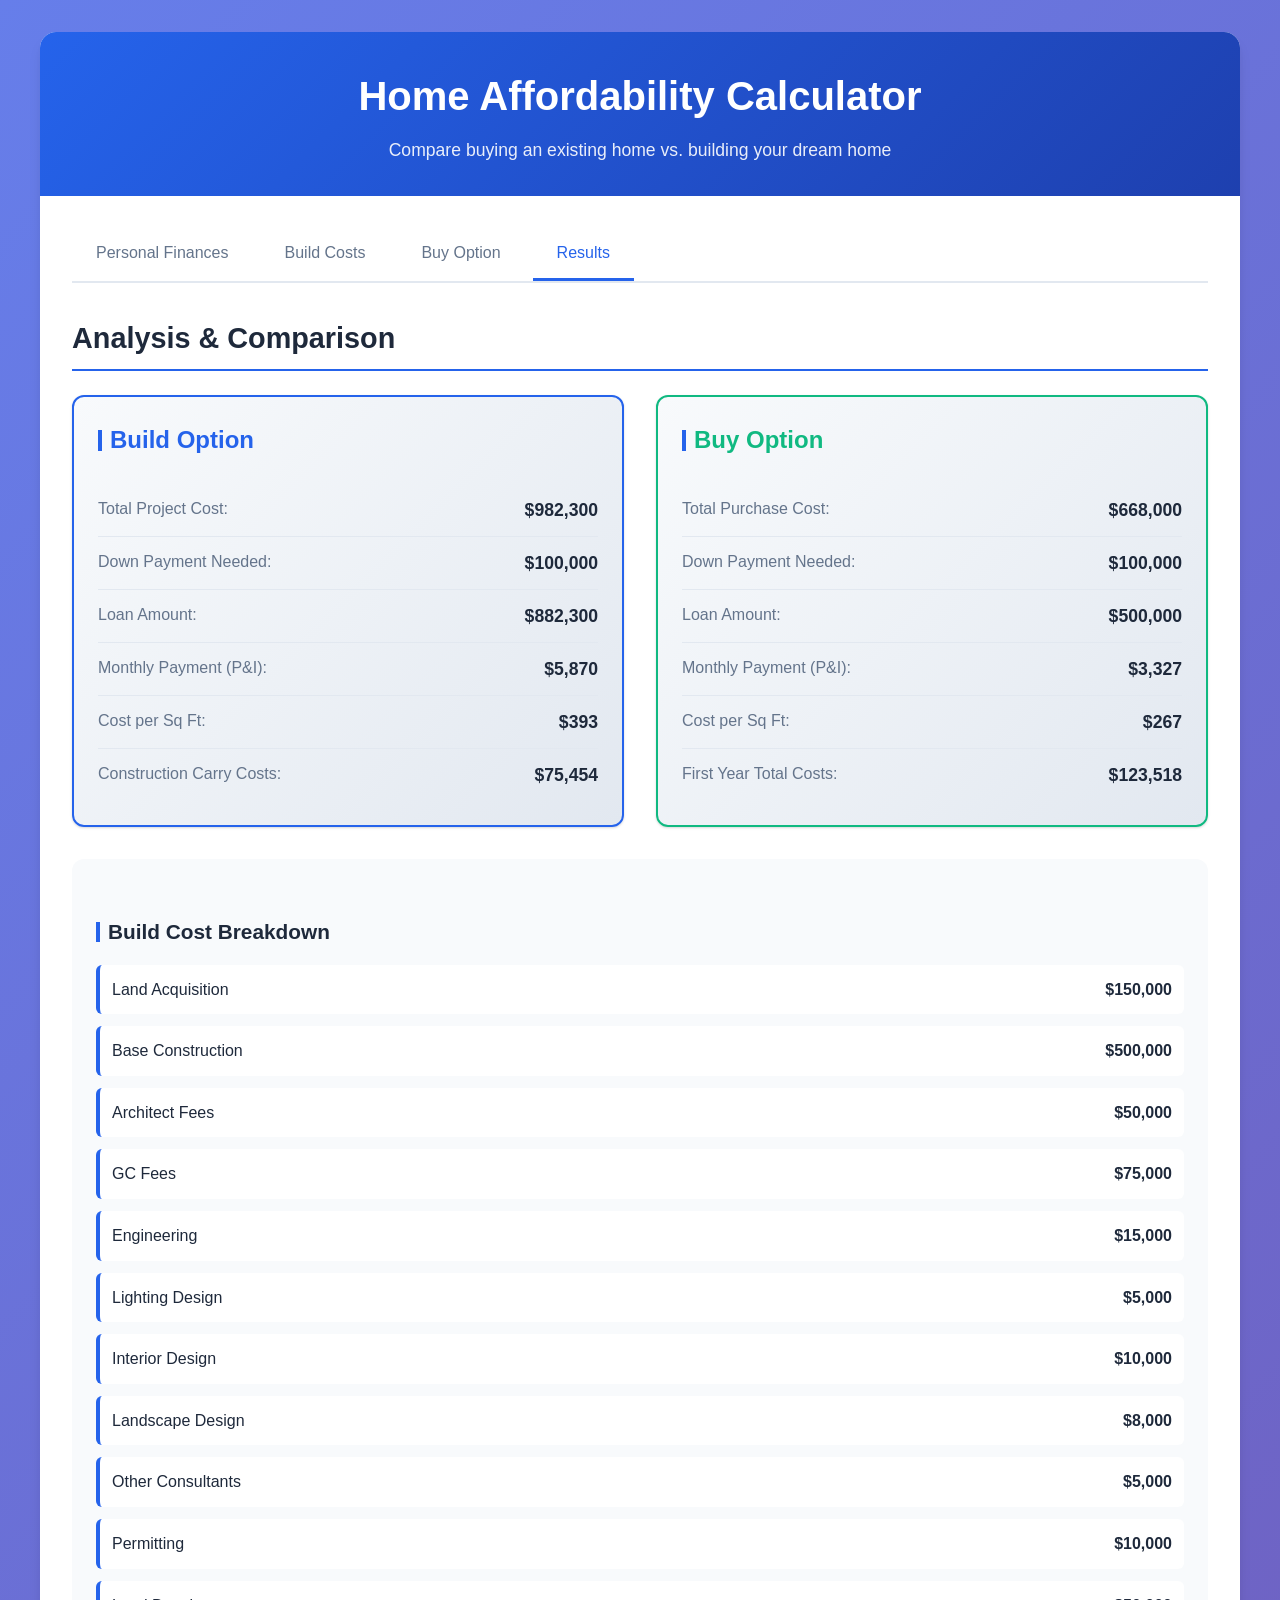
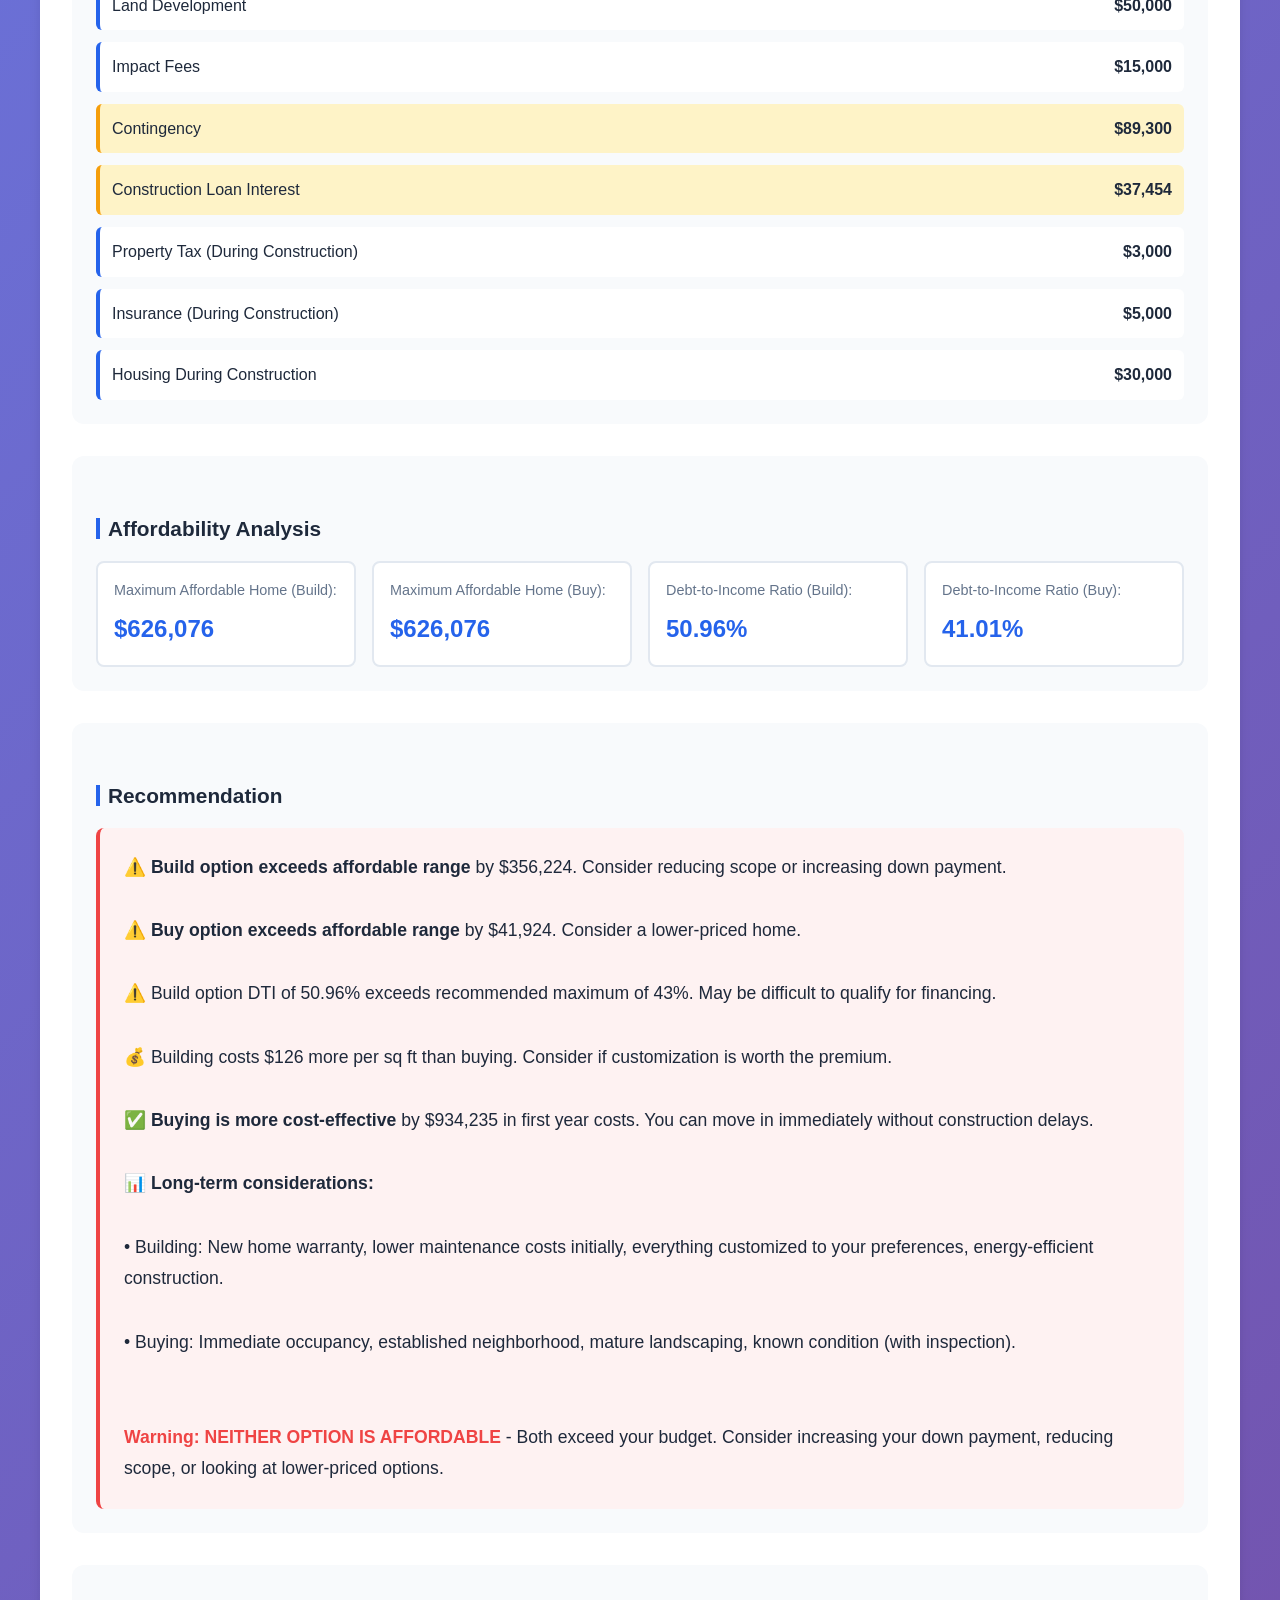
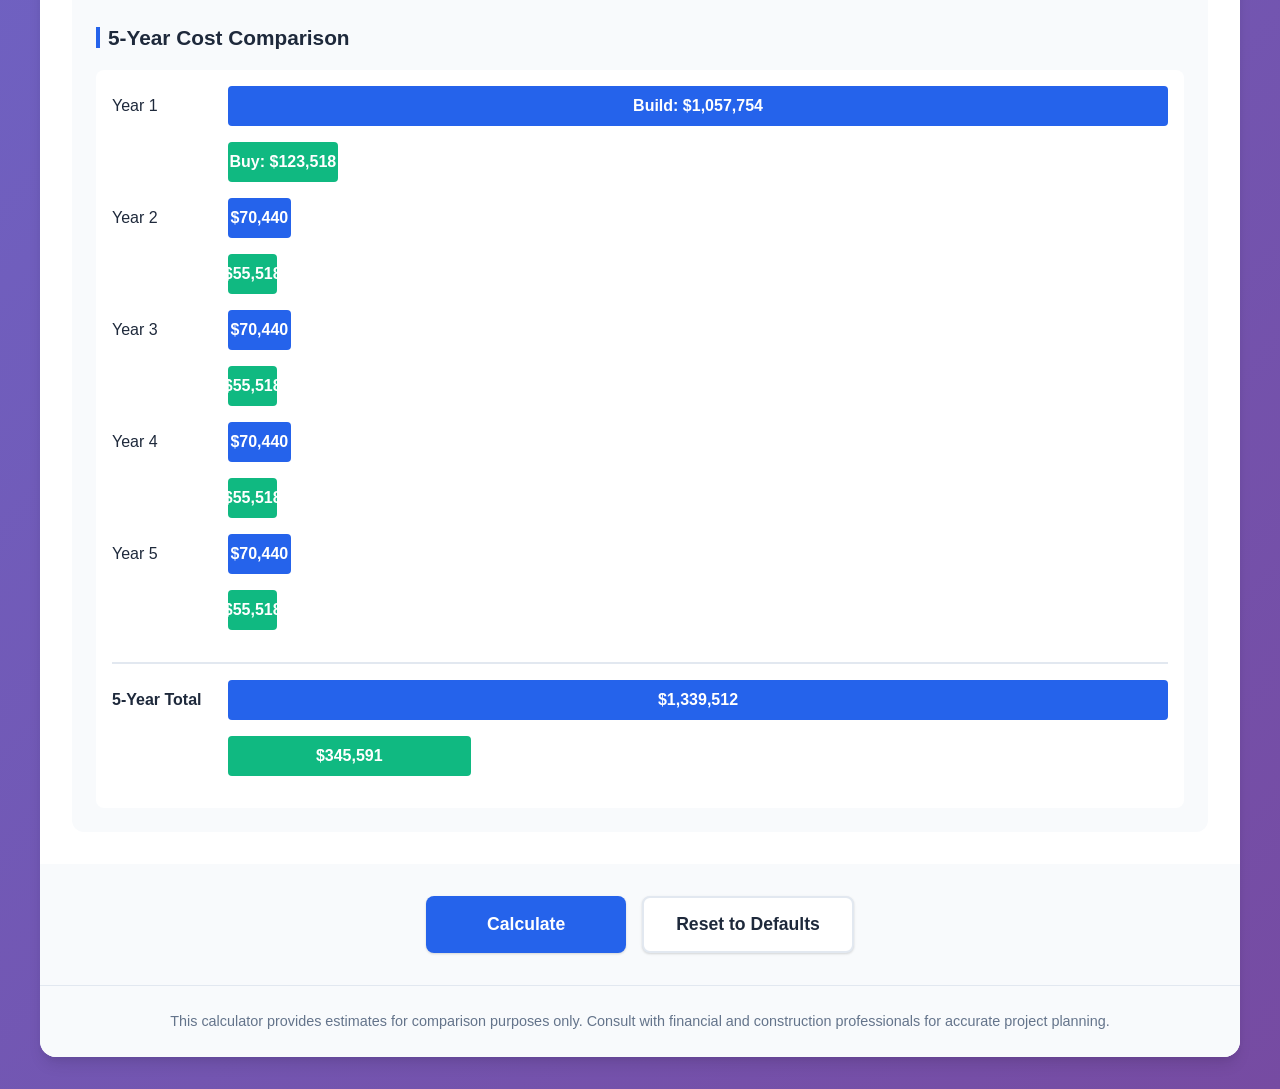
==== index.html @ 8a3dee51 "Add interactive home affordability calculator with buy vs build comparison Created a comprehensive w" ====
<!DOCTYPE html>
<html lang="en">
<head>
    <meta charset="UTF-8">
    <meta name="viewport" content="width=device-width, initial-scale=1.0">
    <title>Home Affordability Calculator - Buy vs Build</title>
    <link rel="stylesheet" href="styles.css">
</head>
<body>
    <div class="container">
        <header>
            <h1>Home Affordability Calculator</h1>
            <p class="subtitle">Compare buying an existing home vs. building your dream home</p>
        </header>

        <div class="calculator-wrapper">
            <!-- Tab Navigation -->
            <div class="tabs">
                <button class="tab active" onclick="switchTab('personal')">Personal Finances</button>
                <button class="tab" onclick="switchTab('build')">Build Costs</button>
                <button class="tab" onclick="switchTab('buy')">Buy Option</button>
                <button class="tab" onclick="switchTab('results')">Results</button>
            </div>

            <!-- Personal Finances Tab -->
            <div id="personal-tab" class="tab-content active">
                <h2>Your Financial Profile</h2>
                <div class="form-grid">
                    <div class="form-group">
                        <label for="annual-income">Annual Household Income</label>
                        <input type="number" id="annual-income" value="150000" min="0" step="1000">
                    </div>
                    <div class="form-group">
                        <label for="down-payment">Available Down Payment</label>
                        <input type="number" id="down-payment" value="100000" min="0" step="1000">
                    </div>
                    <div class="form-group">
                        <label for="monthly-debts">Monthly Debt Payments</label>
                        <input type="number" id="monthly-debts" value="500" min="0" step="50">
                    </div>
                    <div class="form-group">
                        <label for="credit-score">Credit Score</label>
                        <select id="credit-score">
                            <option value="760">Excellent (760+)</option>
                            <option value="700">Good (700-759)</option>
                            <option value="660">Fair (660-699)</option>
                            <option value="620">Poor (620-659)</option>
                        </select>
                    </div>
                    <div class="form-group">
                        <label for="interest-rate">Mortgage Interest Rate (%)</label>
                        <input type="number" id="interest-rate" value="7.0" min="0" max="20" step="0.125">
                    </div>
                    <div class="form-group">
                        <label for="loan-term">Loan Term (years)</label>
                        <select id="loan-term">
                            <option value="15">15 years</option>
                            <option value="30" selected>30 years</option>
                        </select>
                    </div>
                </div>
            </div>

            <!-- Build Costs Tab -->
            <div id="build-tab" class="tab-content">
                <h2>Building Cost Details</h2>

                <h3>Land Acquisition</h3>
                <div class="form-grid">
                    <div class="form-group">
                        <label for="land-cost">Land Purchase Price</label>
                        <input type="number" id="land-cost" value="150000" min="0" step="5000">
                    </div>
                    <div class="form-group">
                        <label for="land-down-payment">Land Down Payment (%)</label>
                        <input type="number" id="land-down-payment" value="20" min="0" max="100" step="5">
                    </div>
                    <div class="form-group">
                        <label for="land-loan-rate">Land Loan Interest Rate (%)</label>
                        <input type="number" id="land-loan-rate" value="8.0" min="0" max="20" step="0.125">
                    </div>
                </div>

                <h3>Construction Costs</h3>
                <div class="form-grid">
                    <div class="form-group">
                        <label for="home-size">Home Size (sq ft)</label>
                        <input type="number" id="home-size" value="2500" min="500" step="100">
                    </div>
                    <div class="form-group">
                        <label for="cost-per-sqft">Cost per Sq Ft</label>
                        <input type="number" id="cost-per-sqft" value="200" min="50" step="10">
                    </div>
                    <div class="form-group">
                        <label for="construction-loan-rate">Construction Loan Rate (%)</label>
                        <input type="number" id="construction-loan-rate" value="9.0" min="0" max="20" step="0.125">
                    </div>
                    <div class="form-group">
                        <label for="construction-months">Construction Timeline (months)</label>
                        <input type="number" id="construction-months" value="12" min="1" max="36" step="1">
                    </div>
                </div>

                <h3>Professional Fees & Soft Costs</h3>
                <div class="form-grid">
                    <div class="form-group">
                        <label for="architect-fee">Architect Fee (% of construction)</label>
                        <input type="number" id="architect-fee" value="10" min="0" max="20" step="0.5">
                    </div>
                    <div class="form-group">
                        <label for="engineering-fee">Engineering Fees</label>
                        <input type="number" id="engineering-fee" value="15000" min="0" step="1000">
                    </div>
                    <div class="form-group">
                        <label for="lighting-design">Lighting Design</label>
                        <input type="number" id="lighting-design" value="5000" min="0" step="500">
                    </div>
                    <div class="form-group">
                        <label for="interior-design">Interior Design</label>
                        <input type="number" id="interior-design" value="10000" min="0" step="1000">
                    </div>
                    <div class="form-group">
                        <label for="landscape-design">Landscape Design</label>
                        <input type="number" id="landscape-design" value="8000" min="0" step="1000">
                    </div>
                    <div class="form-group">
                        <label for="other-consultants">Other Consultants</label>
                        <input type="number" id="other-consultants" value="5000" min="0" step="1000">
                    </div>
                </div>

                <h3>Permitting & Development</h3>
                <div class="form-grid">
                    <div class="form-group">
                        <label for="permitting-costs">Permitting & Approvals</label>
                        <input type="number" id="permitting-costs" value="10000" min="0" step="1000">
                    </div>
                    <div class="form-group">
                        <label for="land-development">Land Development Costs</label>
                        <input type="number" id="land-development" value="50000" min="0" step="5000">
                        <small>Grading, utilities, driveway, etc.</small>
                    </div>
                    <div class="form-group">
                        <label for="impact-fees">Impact Fees</label>
                        <input type="number" id="impact-fees" value="15000" min="0" step="1000">
                    </div>
                </div>

                <h3>General Contractor & Contingency</h3>
                <div class="form-grid">
                    <div class="form-group">
                        <label for="gc-fee">GC Fee (% of construction)</label>
                        <input type="number" id="gc-fee" value="15" min="0" max="30" step="1">
                    </div>
                    <div class="form-group">
                        <label for="contingency">Contingency (% of total)</label>
                        <input type="number" id="contingency" value="10" min="0" max="25" step="1">
                    </div>
                </div>

                <h3>Carry Costs During Construction</h3>
                <div class="form-grid">
                    <div class="form-group">
                        <label for="property-taxes-annual">Annual Property Tax (land)</label>
                        <input type="number" id="property-taxes-annual" value="3000" min="0" step="100">
                    </div>
                    <div class="form-group">
                        <label for="insurance-during">Insurance During Construction</label>
                        <input type="number" id="insurance-during" value="5000" min="0" step="500">
                    </div>
                    <div class="form-group">
                        <label for="current-rent">Current Monthly Rent/Housing</label>
                        <input type="number" id="current-rent" value="2500" min="0" step="100">
                    </div>
                </div>
            </div>

            <!-- Buy Option Tab -->
            <div id="buy-tab" class="tab-content">
                <h2>Buying an Existing Home</h2>
                <div class="form-grid">
                    <div class="form-group">
                        <label for="buy-price">Purchase Price</label>
                        <input type="number" id="buy-price" value="600000" min="0" step="10000">
                    </div>
                    <div class="form-group">
                        <label for="buy-size">Home Size (sq ft)</label>
                        <input type="number" id="buy-size" value="2500" min="500" step="100">
                    </div>
                    <div class="form-group">
                        <label for="closing-costs">Closing Costs (%)</label>
                        <input type="number" id="closing-costs" value="3" min="0" max="10" step="0.5">
                    </div>
                    <div class="form-group">
                        <label for="renovation-costs">Immediate Renovation Costs</label>
                        <input type="number" id="renovation-costs" value="50000" min="0" step="5000">
                    </div>
                    <div class="form-group">
                        <label for="buy-property-tax-rate">Annual Property Tax Rate (%)</label>
                        <input type="number" id="buy-property-tax-rate" value="1.2" min="0" max="5" step="0.1">
                    </div>
                    <div class="form-group">
                        <label for="buy-insurance-annual">Annual Insurance</label>
                        <input type="number" id="buy-insurance-annual" value="2400" min="0" step="100">
                    </div>
                    <div class="form-group">
                        <label for="buy-hoa">Monthly HOA Fees</label>
                        <input type="number" id="buy-hoa" value="0" min="0" step="50">
                    </div>
                    <div class="form-group">
                        <label for="buy-maintenance">Annual Maintenance (% of value)</label>
                        <input type="number" id="buy-maintenance" value="1" min="0" max="5" step="0.1">
                    </div>
                </div>
            </div>

            <!-- Results Tab -->
            <div id="results-tab" class="tab-content">
                <h2>Analysis & Comparison</h2>

                <div class="comparison-cards">
                    <div class="result-card build-card">
                        <h3>Build Option</h3>
                        <div class="result-item">
                            <span class="label">Total Project Cost:</span>
                            <span class="value" id="build-total-cost">$0</span>
                        </div>
                        <div class="result-item">
                            <span class="label">Down Payment Needed:</span>
                            <span class="value" id="build-down-needed">$0</span>
                        </div>
                        <div class="result-item">
                            <span class="label">Loan Amount:</span>
                            <span class="value" id="build-loan-amount">$0</span>
                        </div>
                        <div class="result-item">
                            <span class="label">Monthly Payment (P&I):</span>
                            <span class="value" id="build-monthly-pi">$0</span>
                        </div>
                        <div class="result-item">
                            <span class="label">Cost per Sq Ft:</span>
                            <span class="value" id="build-cost-sqft">$0</span>
                        </div>
                        <div class="result-item">
                            <span class="label">Construction Carry Costs:</span>
                            <span class="value" id="build-carry-costs">$0</span>
                        </div>
                    </div>

                    <div class="result-card buy-card">
                        <h3>Buy Option</h3>
                        <div class="result-item">
                            <span class="label">Total Purchase Cost:</span>
                            <span class="value" id="buy-total-cost">$0</span>
                        </div>
                        <div class="result-item">
                            <span class="label">Down Payment Needed:</span>
                            <span class="value" id="buy-down-needed">$0</span>
                        </div>
                        <div class="result-item">
                            <span class="label">Loan Amount:</span>
                            <span class="value" id="buy-loan-amount">$0</span>
                        </div>
                        <div class="result-item">
                            <span class="label">Monthly Payment (P&I):</span>
                            <span class="value" id="buy-monthly-pi">$0</span>
                        </div>
                        <div class="result-item">
                            <span class="label">Cost per Sq Ft:</span>
                            <span class="value" id="buy-cost-sqft">$0</span>
                        </div>
                        <div class="result-item">
                            <span class="label">First Year Total Costs:</span>
                            <span class="value" id="buy-first-year">$0</span>
                        </div>
                    </div>
                </div>

                <div class="breakdown-section">
                    <h3>Build Cost Breakdown</h3>
                    <div id="build-breakdown"></div>
                </div>

                <div class="affordability-section">
                    <h3>Affordability Analysis</h3>
                    <div class="affordability-grid">
                        <div class="affordability-item">
                            <span class="label">Maximum Affordable Home (Build):</span>
                            <span class="value" id="max-affordable-build">$0</span>
                        </div>
                        <div class="affordability-item">
                            <span class="label">Maximum Affordable Home (Buy):</span>
                            <span class="value" id="max-affordable-buy">$0</span>
                        </div>
                        <div class="affordability-item">
                            <span class="label">Debt-to-Income Ratio (Build):</span>
                            <span class="value" id="dti-build">0%</span>
                        </div>
                        <div class="affordability-item">
                            <span class="label">Debt-to-Income Ratio (Buy):</span>
                            <span class="value" id="dti-buy">0%</span>
                        </div>
                    </div>
                </div>

                <div class="recommendation-section">
                    <h3>Recommendation</h3>
                    <div id="recommendation" class="recommendation-box"></div>
                </div>

                <div class="timeline-section">
                    <h3>5-Year Cost Comparison</h3>
                    <div id="timeline-chart"></div>
                </div>
            </div>
        </div>

        <div class="action-buttons">
            <button class="btn btn-calculate" onclick="calculate()">Calculate</button>
            <button class="btn btn-reset" onclick="resetForm()">Reset to Defaults</button>
        </div>

        <footer>
            <p>This calculator provides estimates for comparison purposes only. Consult with financial and construction professionals for accurate project planning.</p>
        </footer>
    </div>

    <script src="calculator.js"></script>
</body>
</html>
---- styles.css ----
* {
    margin: 0;
    padding: 0;
    box-sizing: border-box;
}

:root {
    --primary-color: #2563eb;
    --secondary-color: #1e40af;
    --success-color: #10b981;
    --warning-color: #f59e0b;
    --danger-color: #ef4444;
    --bg-color: #f8fafc;
    --card-bg: #ffffff;
    --text-primary: #1e293b;
    --text-secondary: #64748b;
    --border-color: #e2e8f0;
    --shadow: 0 1px 3px 0 rgba(0, 0, 0, 0.1), 0 1px 2px 0 rgba(0, 0, 0, 0.06);
    --shadow-lg: 0 10px 15px -3px rgba(0, 0, 0, 0.1), 0 4px 6px -2px rgba(0, 0, 0, 0.05);
}

body {
    font-family: -apple-system, BlinkMacSystemFont, 'Segoe UI', Roboto, Oxygen, Ubuntu, Cantarell, sans-serif;
    background: linear-gradient(135deg, #667eea 0%, #764ba2 100%);
    color: var(--text-primary);
    line-height: 1.6;
    padding: 2rem 1rem;
    min-height: 100vh;
}

.container {
    max-width: 1200px;
    margin: 0 auto;
    background: var(--card-bg);
    border-radius: 16px;
    box-shadow: var(--shadow-lg);
    overflow: hidden;
}

header {
    background: linear-gradient(135deg, var(--primary-color), var(--secondary-color));
    color: white;
    padding: 2rem;
    text-align: center;
}

header h1 {
    font-size: 2.5rem;
    font-weight: 700;
    margin-bottom: 0.5rem;
}

.subtitle {
    font-size: 1.1rem;
    opacity: 0.9;
}

.calculator-wrapper {
    padding: 2rem;
}

/* Tabs */
.tabs {
    display: flex;
    gap: 0.5rem;
    margin-bottom: 2rem;
    border-bottom: 2px solid var(--border-color);
    overflow-x: auto;
}

.tab {
    padding: 1rem 1.5rem;
    background: transparent;
    border: none;
    border-bottom: 3px solid transparent;
    cursor: pointer;
    font-size: 1rem;
    font-weight: 500;
    color: var(--text-secondary);
    transition: all 0.3s ease;
    white-space: nowrap;
}

.tab:hover {
    color: var(--primary-color);
    background: rgba(37, 99, 235, 0.05);
}

.tab.active {
    color: var(--primary-color);
    border-bottom-color: var(--primary-color);
}

/* Tab Content */
.tab-content {
    display: none;
    animation: fadeIn 0.3s ease;
}

.tab-content.active {
    display: block;
}

@keyframes fadeIn {
    from {
        opacity: 0;
        transform: translateY(10px);
    }
    to {
        opacity: 1;
        transform: translateY(0);
    }
}

h2 {
    font-size: 1.8rem;
    color: var(--text-primary);
    margin-bottom: 1.5rem;
    border-bottom: 2px solid var(--primary-color);
    padding-bottom: 0.5rem;
}

h3 {
    font-size: 1.3rem;
    color: var(--text-primary);
    margin-top: 2rem;
    margin-bottom: 1rem;
    display: flex;
    align-items: center;
}

h3::before {
    content: '';
    width: 4px;
    height: 1.3rem;
    background: var(--primary-color);
    margin-right: 0.5rem;
}

/* Form Elements */
.form-grid {
    display: grid;
    grid-template-columns: repeat(auto-fit, minmax(280px, 1fr));
    gap: 1.5rem;
    margin-bottom: 2rem;
}

.form-group {
    display: flex;
    flex-direction: column;
}

.form-group label {
    font-weight: 500;
    margin-bottom: 0.5rem;
    color: var(--text-primary);
    font-size: 0.95rem;
}

.form-group small {
    font-size: 0.85rem;
    color: var(--text-secondary);
    margin-top: 0.25rem;
}

.form-group input,
.form-group select {
    padding: 0.75rem;
    border: 2px solid var(--border-color);
    border-radius: 8px;
    font-size: 1rem;
    transition: all 0.3s ease;
    background: white;
}

.form-group input:focus,
.form-group select:focus {
    outline: none;
    border-color: var(--primary-color);
    box-shadow: 0 0 0 3px rgba(37, 99, 235, 0.1);
}

/* Action Buttons */
.action-buttons {
    display: flex;
    gap: 1rem;
    padding: 2rem;
    justify-content: center;
    background: var(--bg-color);
}

.btn {
    padding: 1rem 2rem;
    font-size: 1.1rem;
    font-weight: 600;
    border: none;
    border-radius: 8px;
    cursor: pointer;
    transition: all 0.3s ease;
    box-shadow: var(--shadow);
}

.btn-calculate {
    background: var(--primary-color);
    color: white;
    min-width: 200px;
}

.btn-calculate:hover {
    background: var(--secondary-color);
    transform: translateY(-2px);
    box-shadow: var(--shadow-lg);
}

.btn-reset {
    background: white;
    color: var(--text-primary);
    border: 2px solid var(--border-color);
}

.btn-reset:hover {
    border-color: var(--text-secondary);
    transform: translateY(-2px);
}

/* Results */
.comparison-cards {
    display: grid;
    grid-template-columns: repeat(auto-fit, minmax(300px, 1fr));
    gap: 2rem;
    margin-bottom: 2rem;
}

.result-card {
    background: linear-gradient(135deg, #f8fafc 0%, #e2e8f0 100%);
    border-radius: 12px;
    padding: 1.5rem;
    box-shadow: var(--shadow);
    border: 2px solid var(--border-color);
}

.result-card h3 {
    margin-top: 0;
    margin-bottom: 1.5rem;
    font-size: 1.5rem;
}

.build-card {
    border-color: var(--primary-color);
}

.build-card h3 {
    color: var(--primary-color);
}

.buy-card {
    border-color: var(--success-color);
}

.buy-card h3 {
    color: var(--success-color);
}

.result-item {
    display: flex;
    justify-content: space-between;
    padding: 0.75rem 0;
    border-bottom: 1px solid var(--border-color);
}

.result-item:last-child {
    border-bottom: none;
}

.result-item .label {
    font-weight: 500;
    color: var(--text-secondary);
}

.result-item .value {
    font-weight: 700;
    color: var(--text-primary);
    font-size: 1.1rem;
}

/* Breakdown Section */
.breakdown-section,
.affordability-section,
.recommendation-section,
.timeline-section {
    margin-top: 2rem;
    padding: 1.5rem;
    background: var(--bg-color);
    border-radius: 12px;
}

#build-breakdown {
    display: grid;
    gap: 0.75rem;
}

.breakdown-item {
    display: flex;
    justify-content: space-between;
    padding: 0.75rem;
    background: white;
    border-radius: 6px;
    border-left: 4px solid var(--primary-color);
}

.breakdown-item.highlight {
    background: #fef3c7;
    border-left-color: var(--warning-color);
}

/* Affordability Grid */
.affordability-grid {
    display: grid;
    grid-template-columns: repeat(auto-fit, minmax(250px, 1fr));
    gap: 1rem;
}

.affordability-item {
    display: flex;
    flex-direction: column;
    padding: 1rem;
    background: white;
    border-radius: 8px;
    border: 2px solid var(--border-color);
}

.affordability-item .label {
    font-size: 0.9rem;
    color: var(--text-secondary);
    margin-bottom: 0.5rem;
}

.affordability-item .value {
    font-size: 1.5rem;
    font-weight: 700;
    color: var(--primary-color);
}

/* Recommendation */
.recommendation-box {
    padding: 1.5rem;
    background: white;
    border-radius: 8px;
    border-left: 4px solid var(--success-color);
    font-size: 1.1rem;
    line-height: 1.8;
}

.recommendation-box.warning {
    border-left-color: var(--warning-color);
    background: #fffbeb;
}

.recommendation-box.danger {
    border-left-color: var(--danger-color);
    background: #fef2f2;
}

/* Timeline Chart */
#timeline-chart {
    padding: 1rem;
    background: white;
    border-radius: 8px;
}

.timeline-row {
    display: flex;
    align-items: center;
    margin-bottom: 1rem;
    gap: 1rem;
}

.timeline-label {
    min-width: 100px;
    font-weight: 500;
}

.timeline-bar-container {
    flex: 1;
    display: flex;
    gap: 0.5rem;
}

.timeline-bar {
    height: 40px;
    border-radius: 4px;
    display: flex;
    align-items: center;
    justify-content: center;
    color: white;
    font-weight: 600;
    transition: all 0.3s ease;
}

.timeline-bar:hover {
    transform: scaleY(1.1);
}

.timeline-bar.build {
    background: var(--primary-color);
}

.timeline-bar.buy {
    background: var(--success-color);
}

/* Footer */
footer {
    padding: 1.5rem 2rem;
    background: var(--bg-color);
    text-align: center;
    color: var(--text-secondary);
    font-size: 0.9rem;
    border-top: 1px solid var(--border-color);
}

/* Responsive */
@media (max-width: 768px) {
    body {
        padding: 1rem 0.5rem;
    }

    header h1 {
        font-size: 1.8rem;
    }

    .subtitle {
        font-size: 1rem;
    }

    .calculator-wrapper {
        padding: 1rem;
    }

    .form-grid {
        grid-template-columns: 1fr;
    }

    .action-buttons {
        flex-direction: column;
    }

    .btn {
        width: 100%;
    }

    .comparison-cards {
        grid-template-columns: 1fr;
    }

    .tabs {
        gap: 0.25rem;
    }

    .tab {
        padding: 0.75rem 1rem;
        font-size: 0.9rem;
    }
}

@media print {
    body {
        background: white;
        padding: 0;
    }

    .tabs,
    .action-buttons {
        display: none;
    }

    .tab-content {
        display: block !important;
    }

    .container {
        box-shadow: none;
    }
}
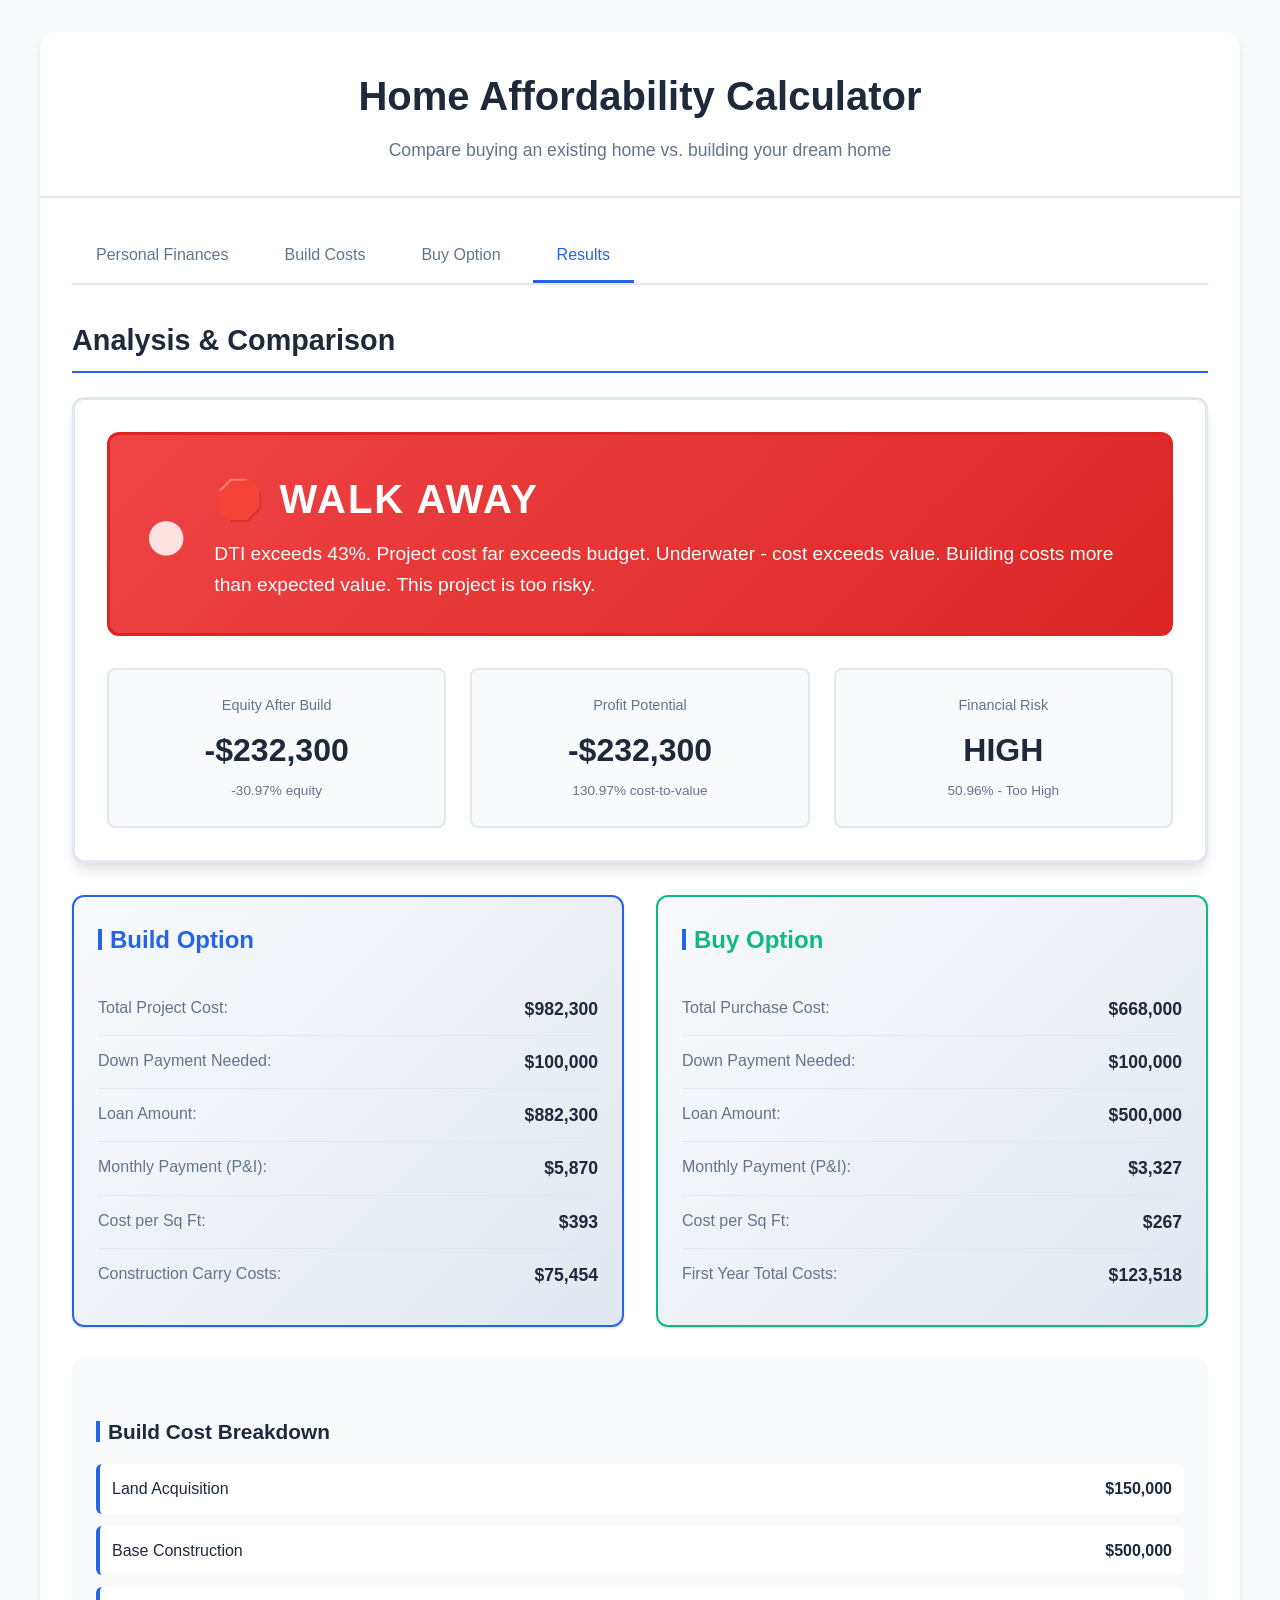
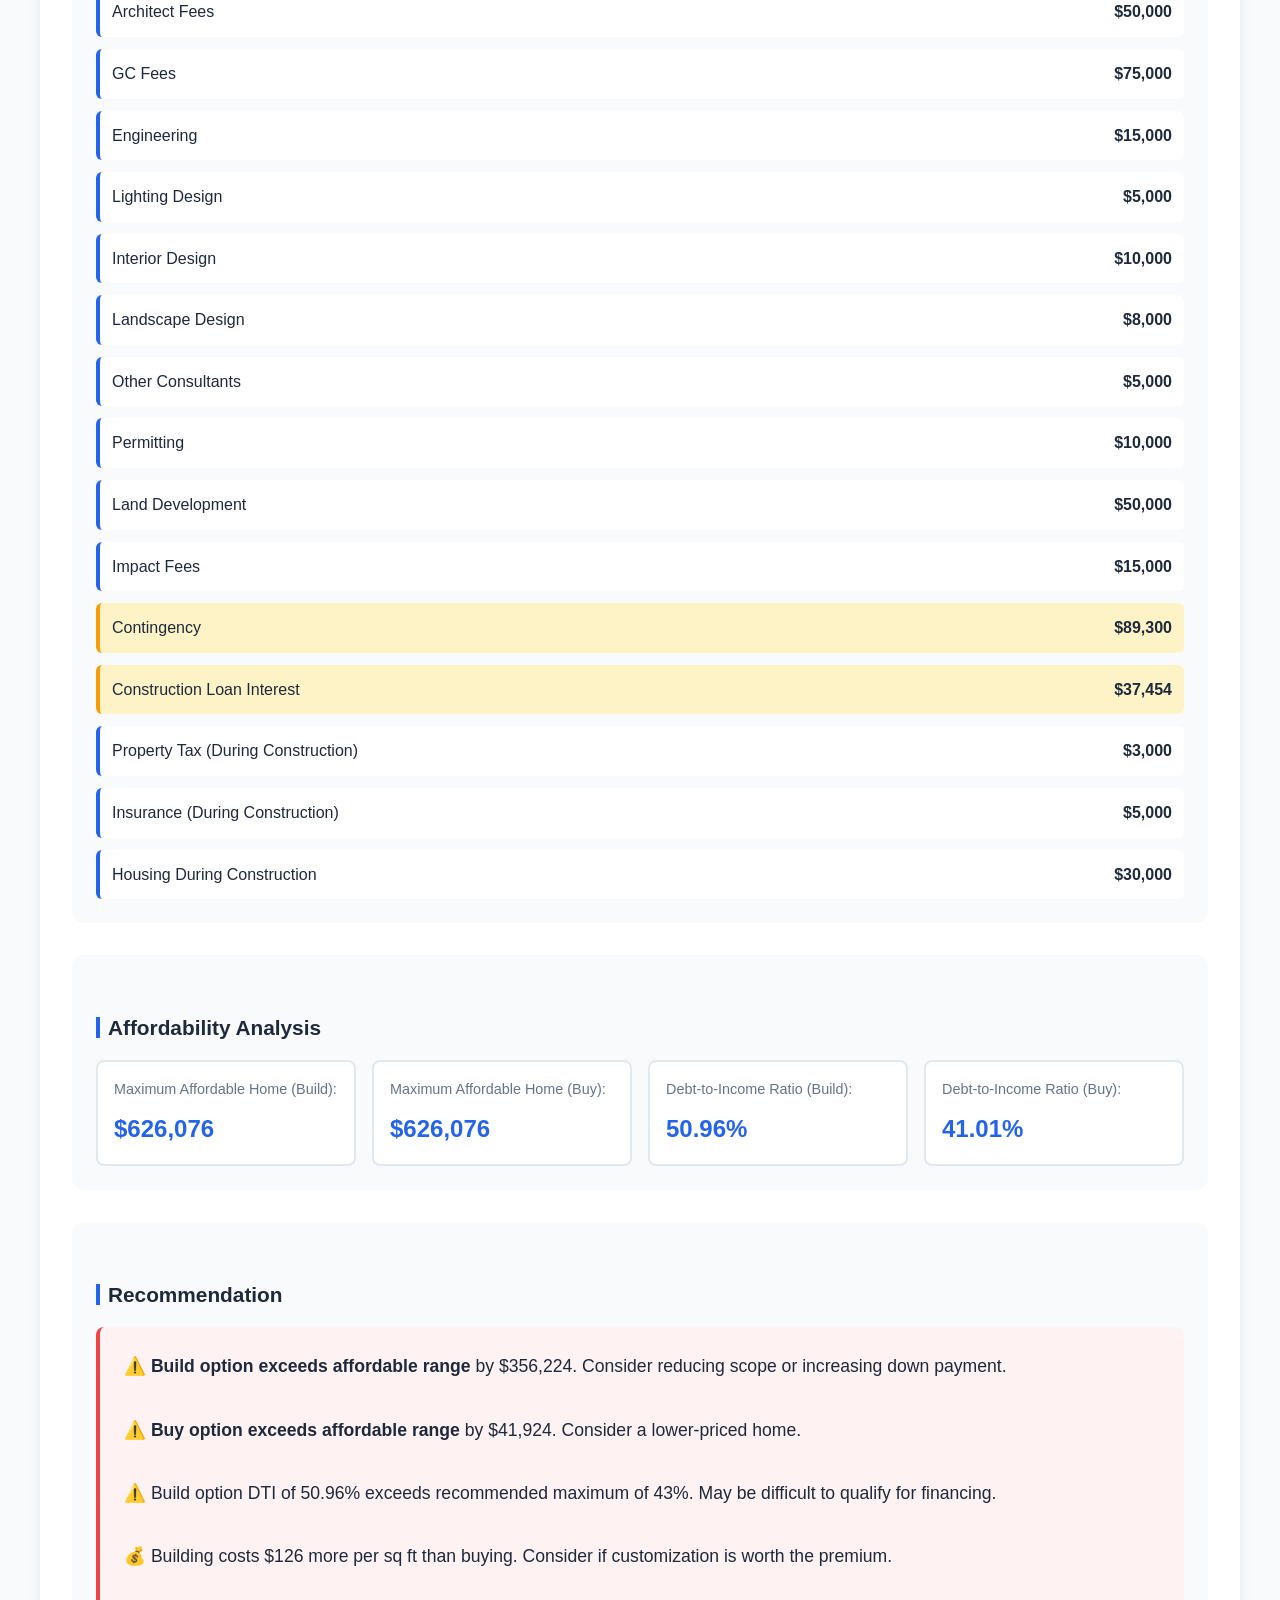
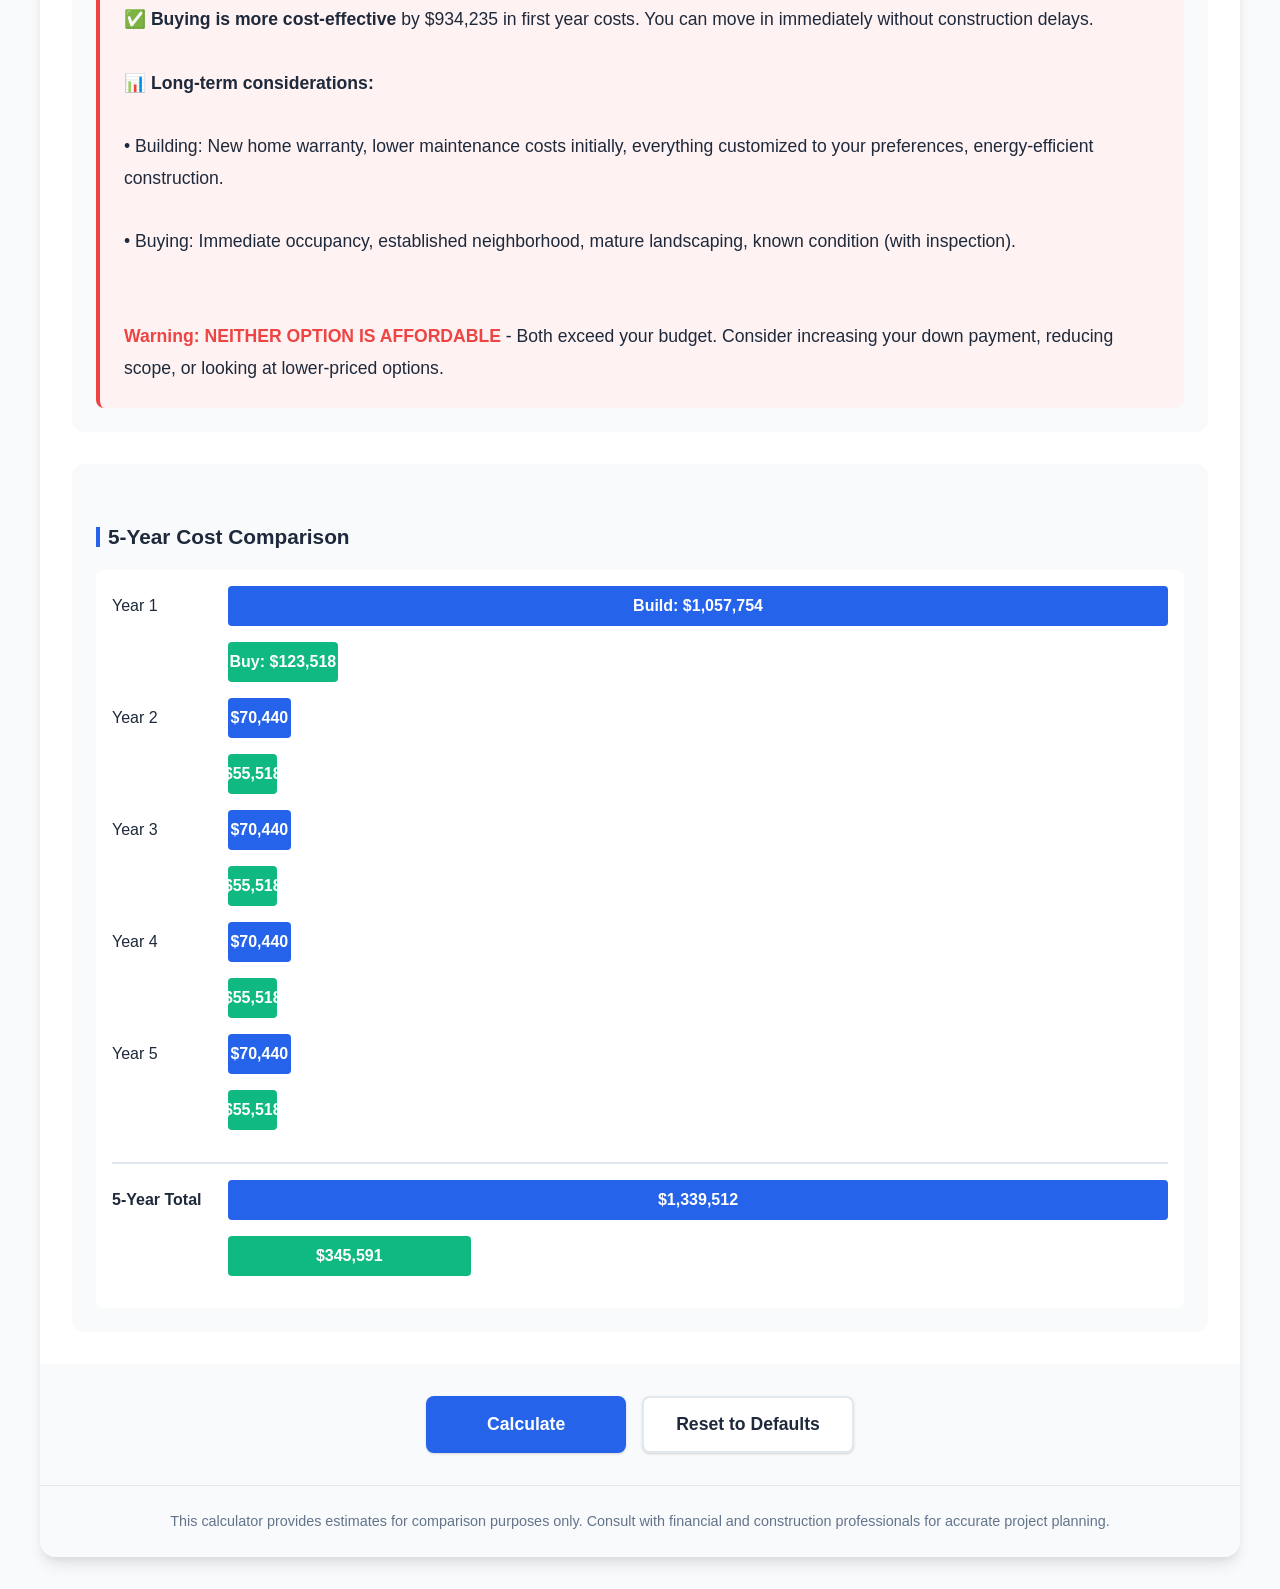
==== commit ff26ac33: "Add GO/NO-GO decision dashboard with after-build valuation New Features: - After-Build Valuation inp" ====
--- a/index.html
+++ b/index.html
@@ -173,6 +173,20 @@
                         <input type="number" id="current-rent" value="2500" min="0" step="100">
                     </div>
                 </div>
+
+                <h3>After-Build Valuation</h3>
+                <div class="form-grid">
+                    <div class="form-group">
+                        <label for="after-build-value">Expected Market Value (After Completion)</label>
+                        <input type="number" id="after-build-value" value="750000" min="0" step="10000">
+                        <small>What do you expect the home to appraise for when complete?</small>
+                    </div>
+                    <div class="form-group">
+                        <label for="min-equity-percent">Minimum Equity Target (%)</label>
+                        <input type="number" id="min-equity-percent" value="15" min="0" max="50" step="5">
+                        <small>Minimum equity position you want after completion</small>
+                    </div>
+                </div>
             </div>
 
             <!-- Buy Option Tab -->
@@ -217,6 +231,34 @@
             <!-- Results Tab -->
             <div id="results-tab" class="tab-content">
                 <h2>Analysis & Comparison</h2>
+
+                <!-- GO/NO-GO Dashboard -->
+                <div id="decision-dashboard" class="decision-dashboard">
+                    <div class="decision-indicator" id="decision-indicator">
+                        <div class="decision-icon">●</div>
+                        <div class="decision-text">
+                            <div class="decision-status" id="decision-status">CALCULATING...</div>
+                            <div class="decision-message" id="decision-message">Enter your details and calculate</div>
+                        </div>
+                    </div>
+                    <div class="decision-metrics" id="decision-metrics">
+                        <div class="metric">
+                            <div class="metric-label">Equity After Build</div>
+                            <div class="metric-value" id="equity-amount">$0</div>
+                            <div class="metric-subtext" id="equity-percent">0%</div>
+                        </div>
+                        <div class="metric">
+                            <div class="metric-label">Profit Potential</div>
+                            <div class="metric-value" id="profit-amount">$0</div>
+                            <div class="metric-subtext" id="cost-to-value-ratio">0% of value</div>
+                        </div>
+                        <div class="metric">
+                            <div class="metric-label">Financial Risk</div>
+                            <div class="metric-value" id="risk-level">LOW</div>
+                            <div class="metric-subtext" id="dti-summary">DTI within limits</div>
+                        </div>
+                    </div>
+                </div>
 
                 <div class="comparison-cards">
                     <div class="result-card build-card">
--- a/styles.css
+++ b/styles.css
@@ -21,7 +21,7 @@
 
 body {
     font-family: -apple-system, BlinkMacSystemFont, 'Segoe UI', Roboto, Oxygen, Ubuntu, Cantarell, sans-serif;
-    background: linear-gradient(135deg, #667eea 0%, #764ba2 100%);
+    background: #f8fafc;
     color: var(--text-primary);
     line-height: 1.6;
     padding: 2rem 1rem;
@@ -38,10 +38,11 @@
 }
 
 header {
-    background: linear-gradient(135deg, var(--primary-color), var(--secondary-color));
-    color: white;
+    background: #ffffff;
+    color: var(--text-primary);
     padding: 2rem;
     text-align: center;
+    border-bottom: 2px solid var(--border-color);
 }
 
 header h1 {
@@ -52,7 +53,7 @@
 
 .subtitle {
     font-size: 1.1rem;
-    opacity: 0.9;
+    color: var(--text-secondary);
 }
 
 .calculator-wrapper {
@@ -178,6 +179,126 @@
     outline: none;
     border-color: var(--primary-color);
     box-shadow: 0 0 0 3px rgba(37, 99, 235, 0.1);
+}
+
+/* Decision Dashboard */
+.decision-dashboard {
+    background: white;
+    border-radius: 12px;
+    padding: 2rem;
+    margin-bottom: 2rem;
+    box-shadow: var(--shadow-lg);
+    border: 3px solid var(--border-color);
+}
+
+.decision-indicator {
+    display: flex;
+    align-items: center;
+    gap: 1.5rem;
+    padding: 2rem;
+    border-radius: 12px;
+    margin-bottom: 2rem;
+    transition: all 0.3s ease;
+}
+
+.decision-icon {
+    font-size: 5rem;
+    line-height: 1;
+    animation: pulse 2s infinite;
+}
+
+@keyframes pulse {
+    0%, 100% { opacity: 1; transform: scale(1); }
+    50% { opacity: 0.8; transform: scale(1.05); }
+}
+
+.decision-text {
+    flex: 1;
+}
+
+.decision-status {
+    font-size: 2.5rem;
+    font-weight: 900;
+    letter-spacing: 2px;
+    margin-bottom: 0.5rem;
+}
+
+.decision-message {
+    font-size: 1.2rem;
+    font-weight: 500;
+}
+
+/* GO status - Green */
+.decision-indicator.go {
+    background: linear-gradient(135deg, #10b981 0%, #059669 100%);
+    color: white;
+    border: 3px solid #059669;
+}
+
+.decision-indicator.go .decision-icon {
+    color: #d1fae5;
+}
+
+/* CAUTION status - Yellow */
+.decision-indicator.caution {
+    background: linear-gradient(135deg, #fbbf24 0%, #f59e0b 100%);
+    color: #78350f;
+    border: 3px solid #f59e0b;
+}
+
+.decision-indicator.caution .decision-icon {
+    color: #fef3c7;
+}
+
+/* STOP status - Red */
+.decision-indicator.stop {
+    background: linear-gradient(135deg, #ef4444 0%, #dc2626 100%);
+    color: white;
+    border: 3px solid #dc2626;
+}
+
+.decision-indicator.stop .decision-icon {
+    color: #fee2e2;
+}
+
+/* Neutral status - Gray */
+.decision-indicator.neutral {
+    background: var(--bg-color);
+    color: var(--text-secondary);
+    border: 3px solid var(--border-color);
+}
+
+.decision-metrics {
+    display: grid;
+    grid-template-columns: repeat(auto-fit, minmax(200px, 1fr));
+    gap: 1.5rem;
+}
+
+.metric {
+    background: var(--bg-color);
+    padding: 1.5rem;
+    border-radius: 8px;
+    text-align: center;
+    border: 2px solid var(--border-color);
+}
+
+.metric-label {
+    font-size: 0.9rem;
+    color: var(--text-secondary);
+    margin-bottom: 0.5rem;
+    font-weight: 500;
+}
+
+.metric-value {
+    font-size: 2rem;
+    font-weight: 700;
+    color: var(--text-primary);
+    margin-bottom: 0.25rem;
+}
+
+.metric-subtext {
+    font-size: 0.85rem;
+    color: var(--text-secondary);
 }
 
 /* Action Buttons */
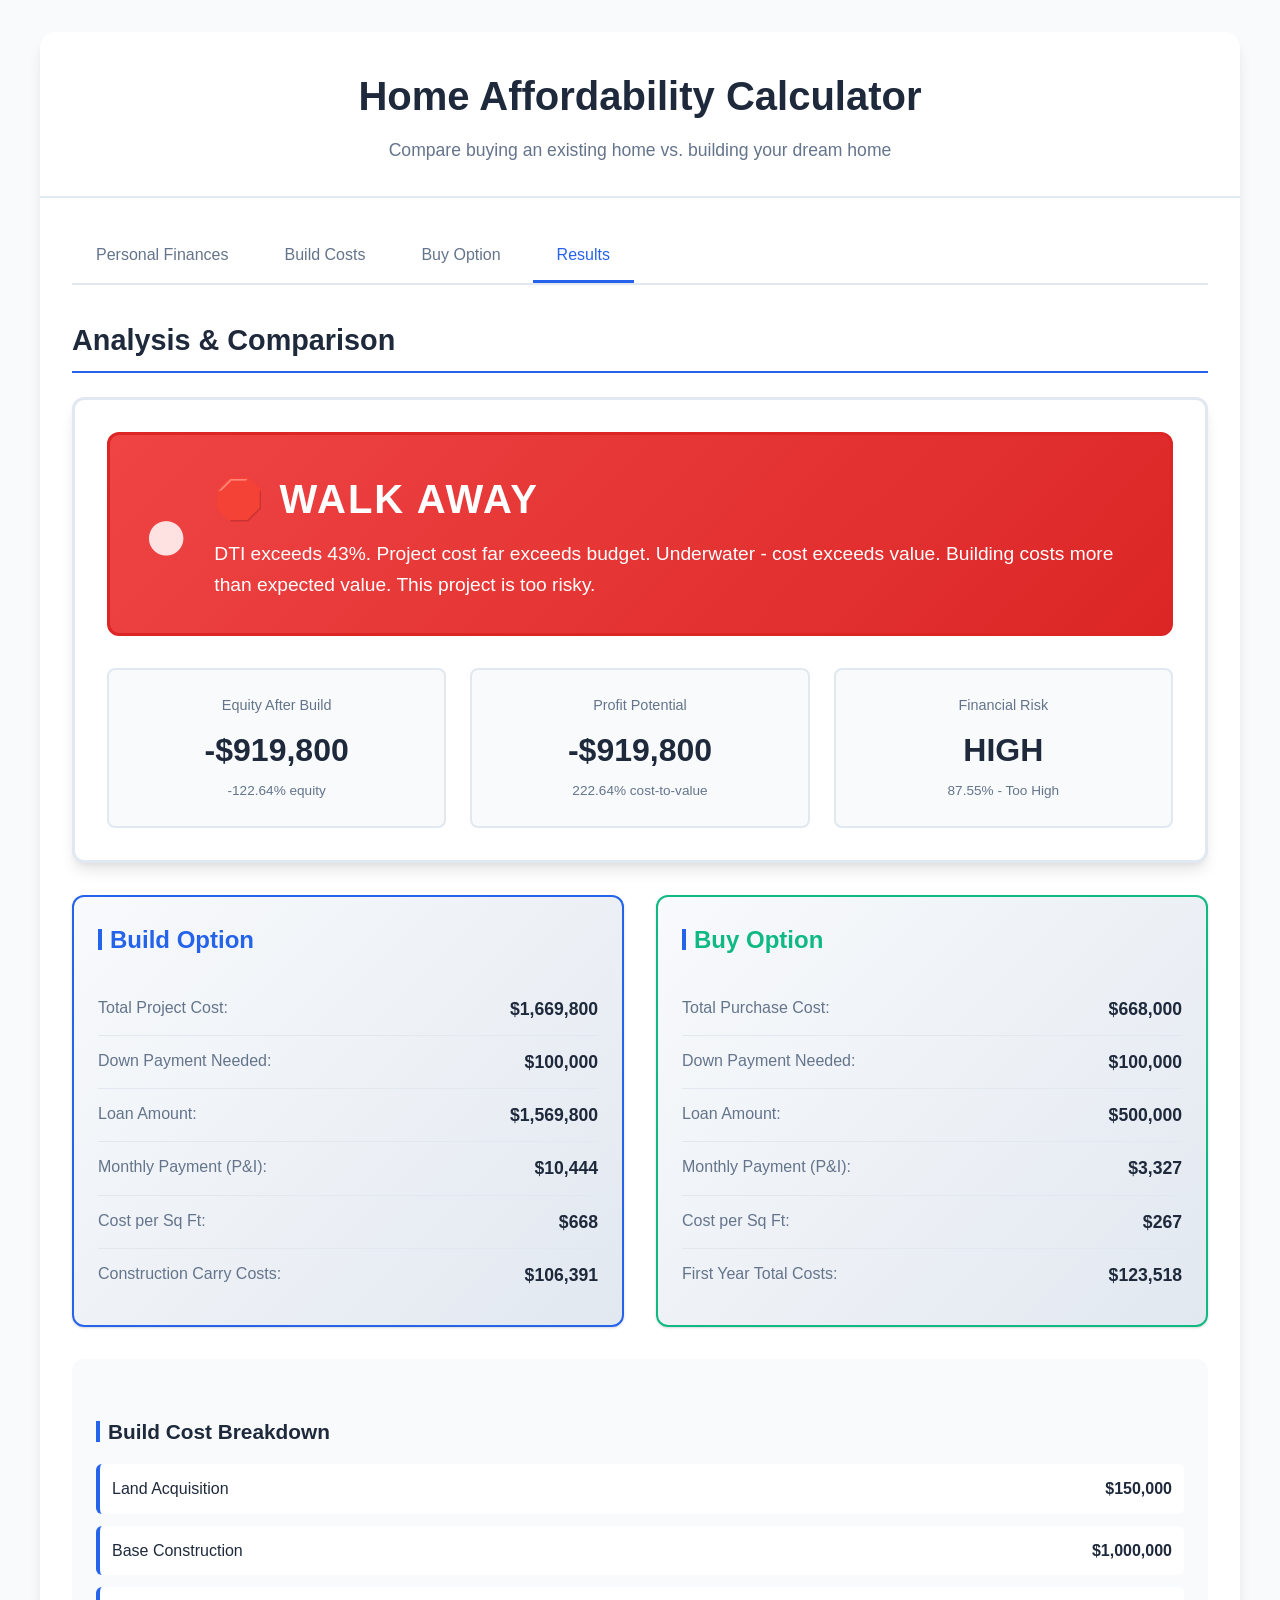
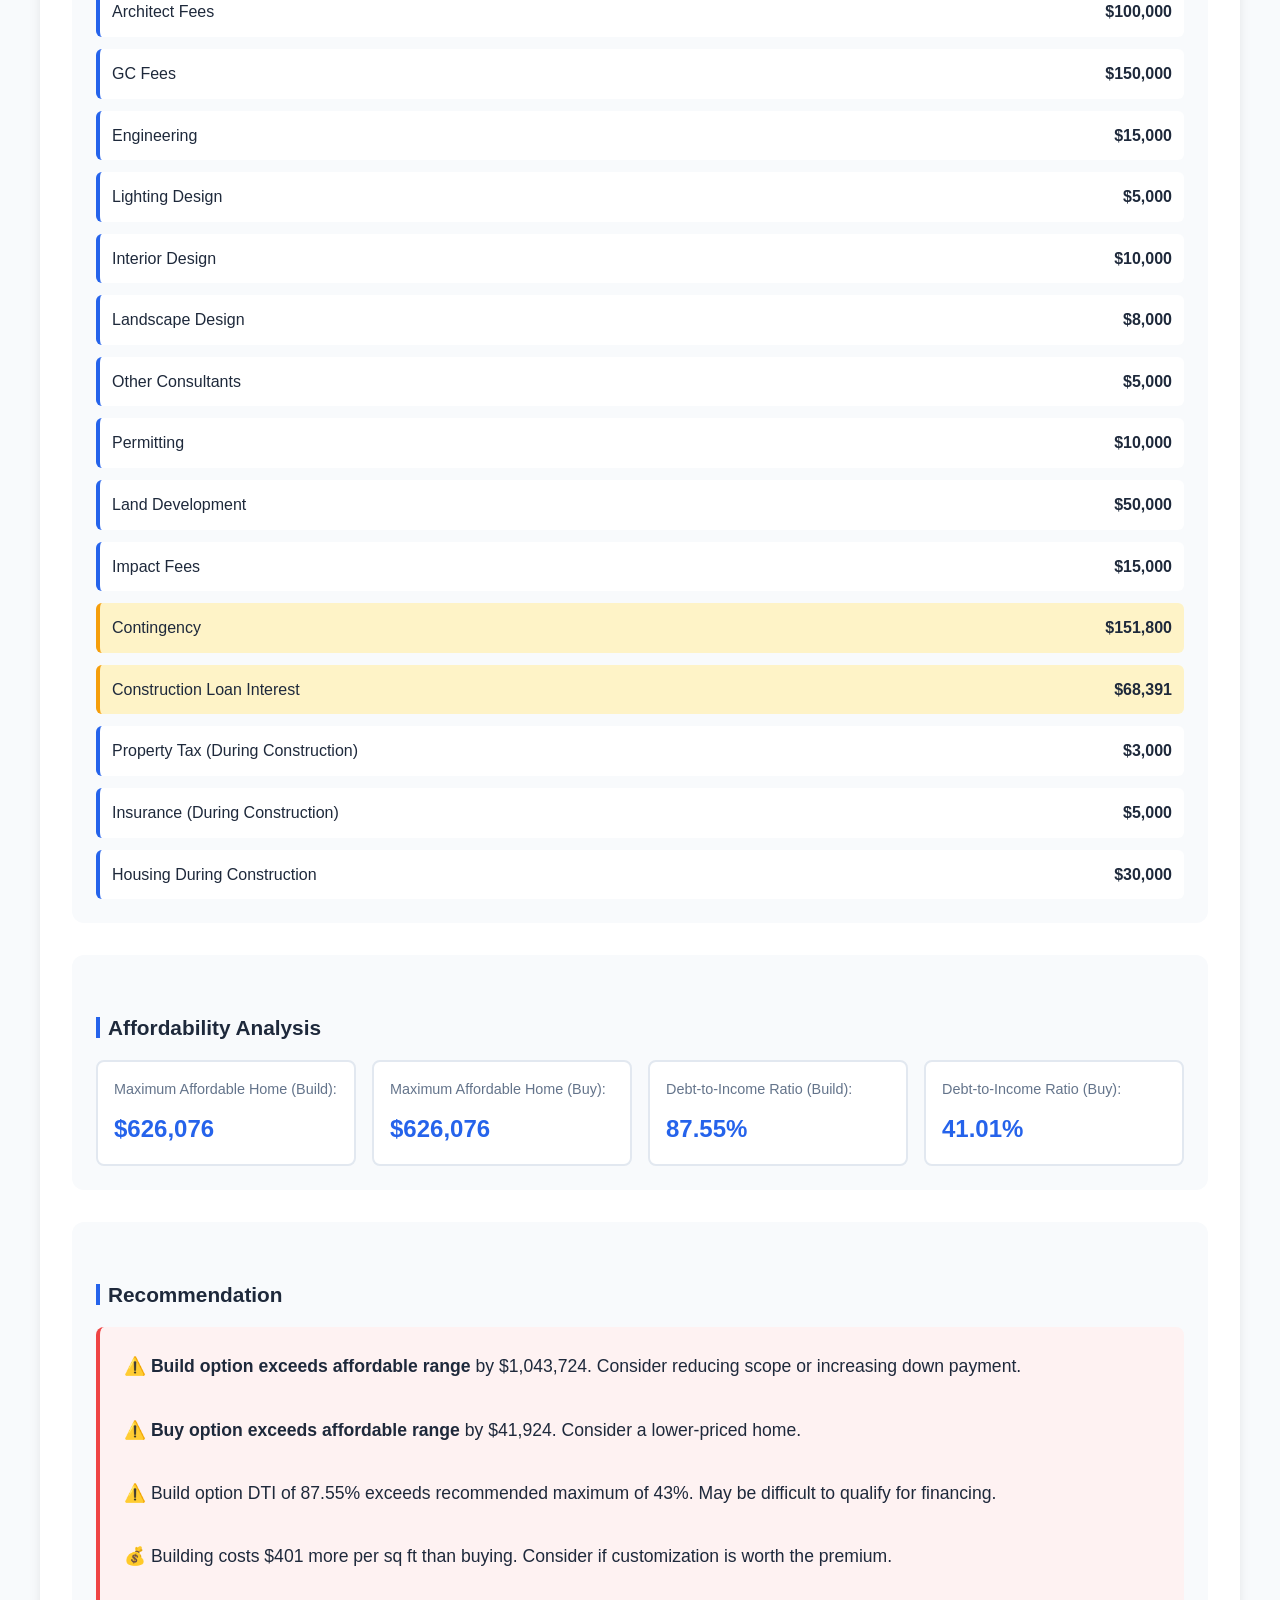
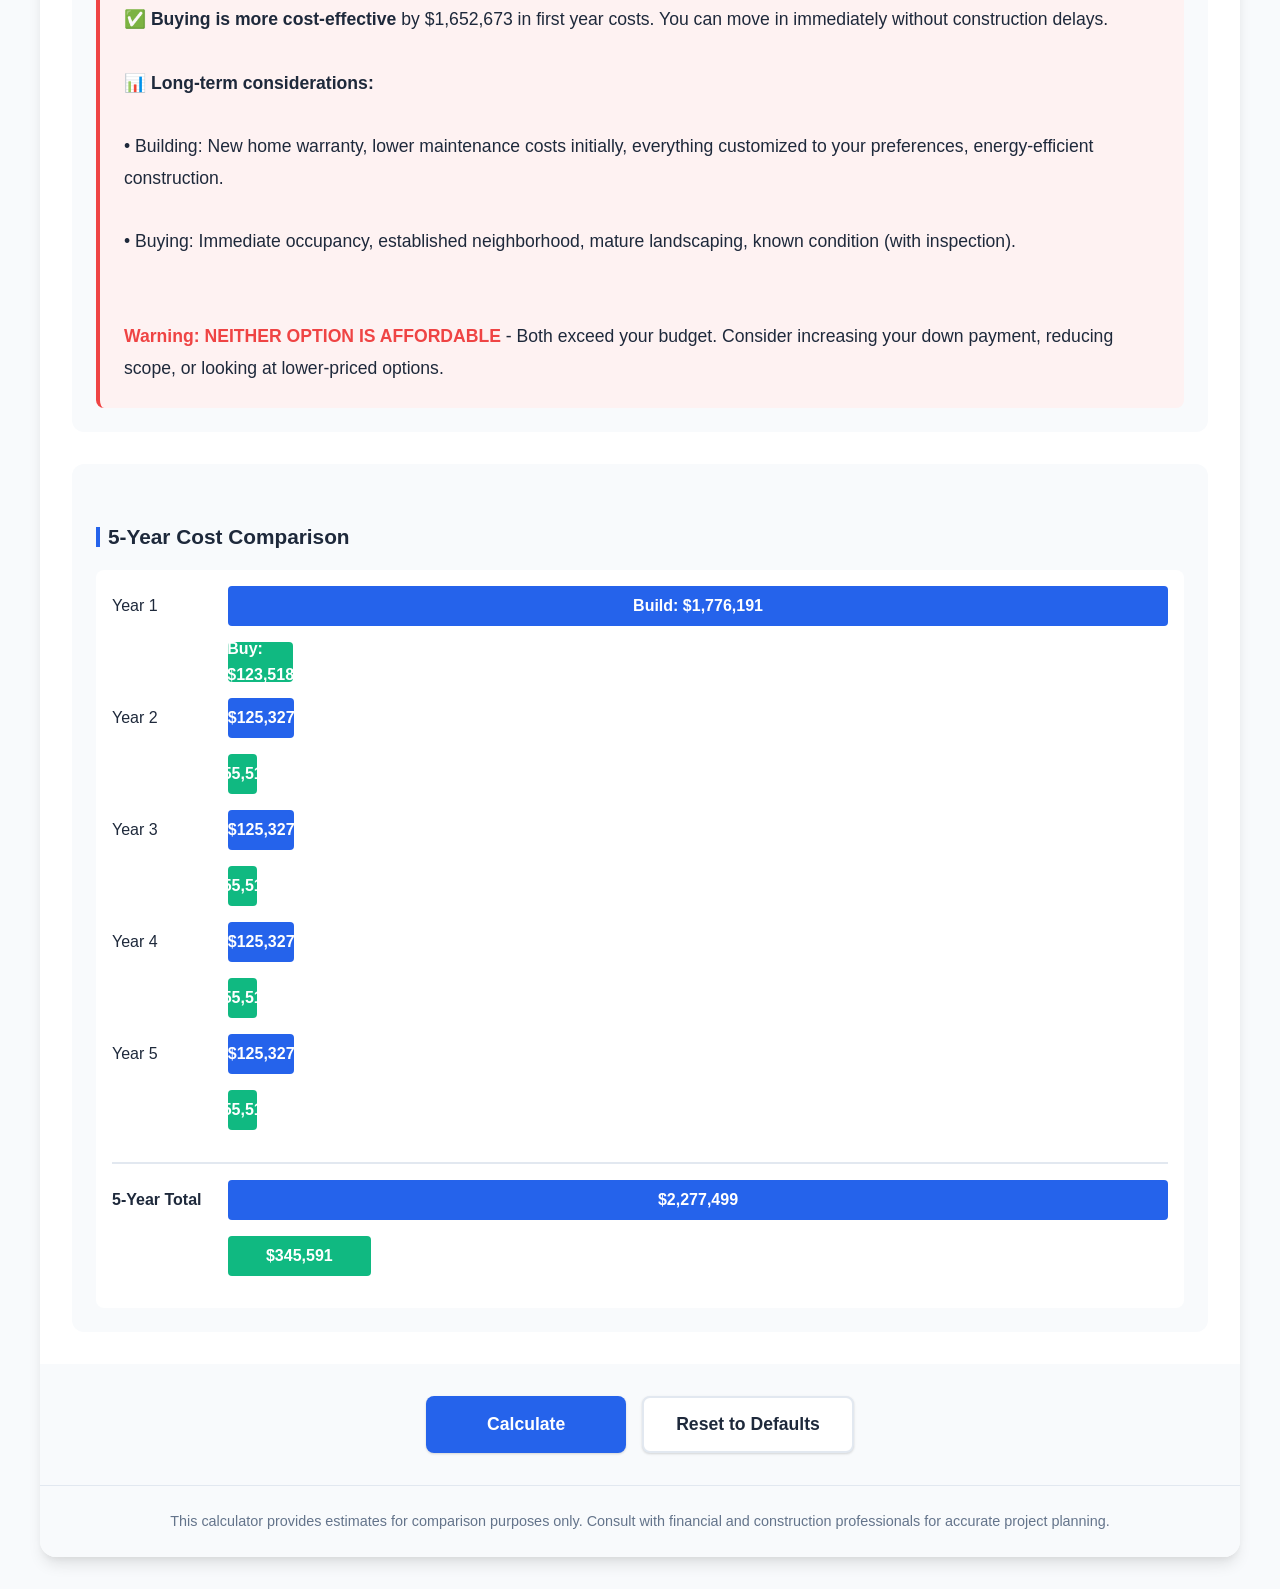
==== commit 029086c2: "Add tooltips, currency/percentage formatting, and update cost per sqft to $400 PART 1: Core updates " ====
--- a/index.html
+++ b/index.html
@@ -28,35 +28,57 @@
                 <div class="form-grid">
                     <div class="form-group">
                         <label for="annual-income">Annual Household Income</label>
-                        <input type="number" id="annual-income" value="150000" min="0" step="1000">
+                        <div class="input-wrapper has-prefix">
+                            <span class="input-prefix">$</span>
+                            <input type="number" id="annual-income" value="150000" min="0" step="1000"
+                                   title="Your total household income before taxes. Typical range: $75,000-$500,000">
+                        </div>
+                        <small>Combined income of all earners in household</small>
                     </div>
                     <div class="form-group">
                         <label for="down-payment">Available Down Payment</label>
-                        <input type="number" id="down-payment" value="100000" min="0" step="1000">
+                        <div class="input-wrapper has-prefix">
+                            <span class="input-prefix">$</span>
+                            <input type="number" id="down-payment" value="100000" min="0" step="1000"
+                                   title="Cash you have available for down payment. Typical: 10-30% of total project cost">
+                        </div>
+                        <small>Cash on hand for the project</small>
                     </div>
                     <div class="form-group">
                         <label for="monthly-debts">Monthly Debt Payments</label>
-                        <input type="number" id="monthly-debts" value="500" min="0" step="50">
+                        <div class="input-wrapper has-prefix">
+                            <span class="input-prefix">$</span>
+                            <input type="number" id="monthly-debts" value="500" min="0" step="50"
+                                   title="Total monthly debt payments: car loans, student loans, credit cards, etc. Typical: $200-$2,000">
+                        </div>
+                        <small>Car loans, student loans, credit cards, etc.</small>
                     </div>
                     <div class="form-group">
                         <label for="credit-score">Credit Score</label>
-                        <select id="credit-score">
+                        <select id="credit-score" title="Your credit score affects interest rates. Higher scores get better rates.">
                             <option value="760">Excellent (760+)</option>
                             <option value="700">Good (700-759)</option>
                             <option value="660">Fair (660-699)</option>
                             <option value="620">Poor (620-659)</option>
                         </select>
-                    </div>
-                    <div class="form-group">
-                        <label for="interest-rate">Mortgage Interest Rate (%)</label>
-                        <input type="number" id="interest-rate" value="7.0" min="0" max="20" step="0.125">
-                    </div>
-                    <div class="form-group">
-                        <label for="loan-term">Loan Term (years)</label>
-                        <select id="loan-term">
+                        <small>Affects your interest rate qualification</small>
+                    </div>
+                    <div class="form-group">
+                        <label for="interest-rate">Mortgage Interest Rate</label>
+                        <div class="input-wrapper has-suffix">
+                            <input type="number" id="interest-rate" value="7.0" min="0" max="20" step="0.125"
+                                   title="Current mortgage rate you can qualify for. As of 2025: 6.5-8.5% typical. Check with lender.">
+                            <span class="input-suffix">%</span>
+                        </div>
+                        <small>Check current rates with your lender</small>
+                    </div>
+                    <div class="form-group">
+                        <label for="loan-term">Loan Term</label>
+                        <select id="loan-term" title="30-year: lower monthly payment. 15-year: higher monthly payment, less total interest.">
                             <option value="15">15 years</option>
                             <option value="30" selected>30 years</option>
                         </select>
+                        <small>Length of mortgage repayment</small>
                     </div>
                 </div>
             </div>
@@ -69,63 +91,128 @@
                 <div class="form-grid">
                     <div class="form-group">
                         <label for="land-cost">Land Purchase Price</label>
-                        <input type="number" id="land-cost" value="150000" min="0" step="5000">
-                    </div>
-                    <div class="form-group">
-                        <label for="land-down-payment">Land Down Payment (%)</label>
-                        <input type="number" id="land-down-payment" value="20" min="0" max="100" step="5">
-                    </div>
-                    <div class="form-group">
-                        <label for="land-loan-rate">Land Loan Interest Rate (%)</label>
-                        <input type="number" id="land-loan-rate" value="8.0" min="0" max="20" step="0.125">
+                        <div class="input-wrapper has-prefix">
+                            <span class="input-prefix">$</span>
+                            <input type="number" id="land-cost" value="150000" min="0" step="5000"
+                                   title="Cost to purchase the land. Typical: $50,000-$500,000 depending on location and size">
+                        </div>
+                        <small>Price of the lot/property</small>
+                    </div>
+                    <div class="form-group">
+                        <label for="land-down-payment">Land Down Payment</label>
+                        <div class="input-wrapper has-suffix">
+                            <input type="number" id="land-down-payment" value="20" min="0" max="100" step="5"
+                                   title="Down payment for land loan. Typical: 20-50%. Higher down payment = lower monthly cost">
+                            <span class="input-suffix">%</span>
+                        </div>
+                        <small>Percent you'll pay upfront for land</small>
+                    </div>
+                    <div class="form-group">
+                        <label for="land-loan-rate">Land Loan Interest Rate</label>
+                        <div class="input-wrapper has-suffix">
+                            <input type="number" id="land-loan-rate" value="8.0" min="0" max="20" step="0.125"
+                                   title="Interest rate for land-only loans. Typical: 1-2% higher than mortgage rates (7-10%)">
+                            <span class="input-suffix">%</span>
+                        </div>
+                        <small>Usually higher than home mortgage rates</small>
                     </div>
                 </div>
 
                 <h3>Construction Costs</h3>
                 <div class="form-grid">
                     <div class="form-group">
-                        <label for="home-size">Home Size (sq ft)</label>
-                        <input type="number" id="home-size" value="2500" min="500" step="100">
+                        <label for="home-size">Home Size</label>
+                        <div class="input-wrapper has-suffix">
+                            <input type="number" id="home-size" value="2500" min="500" step="100"
+                                   title="Total finished square footage. Typical: 1,500-4,000 sq ft. Average new home: 2,500 sq ft">
+                            <span class="input-suffix">sq ft</span>
+                        </div>
+                        <small>Total finished square footage</small>
                     </div>
                     <div class="form-group">
                         <label for="cost-per-sqft">Cost per Sq Ft</label>
-                        <input type="number" id="cost-per-sqft" value="200" min="50" step="10">
-                    </div>
-                    <div class="form-group">
-                        <label for="construction-loan-rate">Construction Loan Rate (%)</label>
-                        <input type="number" id="construction-loan-rate" value="9.0" min="0" max="20" step="0.125">
-                    </div>
-                    <div class="form-group">
-                        <label for="construction-months">Construction Timeline (months)</label>
-                        <input type="number" id="construction-months" value="12" min="1" max="36" step="1">
+                        <div class="input-wrapper has-prefix">
+                            <span class="input-prefix">$</span>
+                            <input type="number" id="cost-per-sqft" value="400" min="50" step="10"
+                                   title="Hard construction cost per sq ft. Budget: $150-250, Mid-range: $250-400, High-end: $400-600+">
+                        </div>
+                        <small>Budget: $150-250 | Mid: $250-400 | Luxury: $400+</small>
+                    </div>
+                    <div class="form-group">
+                        <label for="construction-loan-rate">Construction Loan Rate</label>
+                        <div class="input-wrapper has-suffix">
+                            <input type="number" id="construction-loan-rate" value="9.0" min="0" max="20" step="0.125"
+                                   title="Construction loan interest rate. Typical: 2-3% higher than mortgages (8-11%). Short-term only.">
+                            <span class="input-suffix">%</span>
+                        </div>
+                        <small>Higher than mortgage rates, but temporary</small>
+                    </div>
+                    <div class="form-group">
+                        <label for="construction-months">Construction Timeline</label>
+                        <div class="input-wrapper has-suffix">
+                            <input type="number" id="construction-months" value="12" min="1" max="36" step="1"
+                                   title="Months to complete construction. Typical: 10-16 months. Custom/complex: 18-24+ months">
+                            <span class="input-suffix">months</span>
+                        </div>
+                        <small>Typical: 12-16 months for custom home</small>
                     </div>
                 </div>
 
                 <h3>Professional Fees & Soft Costs</h3>
                 <div class="form-grid">
                     <div class="form-group">
-                        <label for="architect-fee">Architect Fee (% of construction)</label>
-                        <input type="number" id="architect-fee" value="10" min="0" max="20" step="0.5">
+                        <label for="architect-fee">Architect Fee</label>
+                        <div class="input-wrapper has-suffix">
+                            <input type="number" id="architect-fee" value="10" min="0" max="20" step="0.5"
+                                   title="Architect fees as % of construction cost. Typical: 8-15%. Complex/custom designs: 12-20%">
+                            <span class="input-suffix">%</span>
+                        </div>
+                        <small>Typical: 8-15% of construction cost</small>
                     </div>
                     <div class="form-group">
                         <label for="engineering-fee">Engineering Fees</label>
-                        <input type="number" id="engineering-fee" value="15000" min="0" step="1000">
+                        <div class="input-wrapper has-prefix">
+                            <span class="input-prefix">$</span>
+                            <input type="number" id="engineering-fee" value="15000" min="0" step="1000"
+                                   title="Structural, civil, MEP engineering. Typical: $10,000-$30,000. Complex sites/designs cost more">
+                        </div>
+                        <small>Structural, civil, MEP | Typical: $10k-$30k</small>
                     </div>
                     <div class="form-group">
                         <label for="lighting-design">Lighting Design</label>
-                        <input type="number" id="lighting-design" value="5000" min="0" step="500">
+                        <div class="input-wrapper has-prefix">
+                            <span class="input-prefix">$</span>
+                            <input type="number" id="lighting-design" value="5000" min="0" step="500"
+                                   title="Professional lighting design. Optional. Typical: $3,000-$10,000. High-end: $15,000+">
+                        </div>
+                        <small>Optional | Typical: $3k-$10k</small>
                     </div>
                     <div class="form-group">
                         <label for="interior-design">Interior Design</label>
-                        <input type="number" id="interior-design" value="10000" min="0" step="1000">
+                        <div class="input-wrapper has-prefix">
+                            <span class="input-prefix">$</span>
+                            <input type="number" id="interior-design" value="10000" min="0" step="1000"
+                                   title="Interior design services. Optional. Typical: $5,000-$25,000. Full-service: $50,000+">
+                        </div>
+                        <small>Optional | Typical: $5k-$25k</small>
                     </div>
                     <div class="form-group">
                         <label for="landscape-design">Landscape Design</label>
-                        <input type="number" id="landscape-design" value="8000" min="0" step="1000">
+                        <div class="input-wrapper has-prefix">
+                            <span class="input-prefix">$</span>
+                            <input type="number" id="landscape-design" value="8000" min="0" step="1000"
+                                   title="Landscape architecture and design. Typical: $5,000-$15,000. Extensive: $20,000+">
+                        </div>
+                        <small>Typical: $5k-$15k | Extensive: $20k+</small>
                     </div>
                     <div class="form-group">
                         <label for="other-consultants">Other Consultants</label>
-                        <input type="number" id="other-consultants" value="5000" min="0" step="1000">
+                        <div class="input-wrapper has-prefix">
+                            <span class="input-prefix">$</span>
+                            <input type="number" id="other-consultants" value="5000" min="0" step="1000"
+                                   title="Geotechnical, environmental, energy consultants, etc. Typical: $3,000-$10,000">
+                        </div>
+                        <small>Geotech, environmental, energy | $3k-$10k</small>
                     </div>
                 </div>
 
@@ -133,28 +220,52 @@
                 <div class="form-grid">
                     <div class="form-group">
                         <label for="permitting-costs">Permitting & Approvals</label>
-                        <input type="number" id="permitting-costs" value="10000" min="0" step="1000">
+                        <div class="input-wrapper has-prefix">
+                            <span class="input-prefix">$</span>
+                            <input type="number" id="permitting-costs" value="10000" min="0" step="1000"
+                                   title="Building permits, inspections, plan reviews. Typical: $5,000-$20,000. Varies by location">
+                        </div>
+                        <small>Building permits, plan reviews | $5k-$20k</small>
                     </div>
                     <div class="form-group">
                         <label for="land-development">Land Development Costs</label>
-                        <input type="number" id="land-development" value="50000" min="0" step="5000">
-                        <small>Grading, utilities, driveway, etc.</small>
+                        <div class="input-wrapper has-prefix">
+                            <span class="input-prefix">$</span>
+                            <input type="number" id="land-development" value="50000" min="0" step="5000"
+                                   title="Site work: grading, utilities, driveway, drainage. Typical: $30,000-$100,000+. Varies by site">
+                        </div>
+                        <small>Grading, utilities, driveway | $30k-$100k+</small>
                     </div>
                     <div class="form-group">
                         <label for="impact-fees">Impact Fees</label>
-                        <input type="number" id="impact-fees" value="15000" min="0" step="1000">
+                        <div class="input-wrapper has-prefix">
+                            <span class="input-prefix">$</span>
+                            <input type="number" id="impact-fees" value="15000" min="0" step="1000"
+                                   title="Municipality fees for schools, roads, water/sewer. Typical: $5,000-$30,000. Varies greatly by location">
+                        </div>
+                        <small>Schools, roads, utilities | $5k-$30k</small>
                     </div>
                 </div>
 
                 <h3>General Contractor & Contingency</h3>
                 <div class="form-grid">
                     <div class="form-group">
-                        <label for="gc-fee">GC Fee (% of construction)</label>
-                        <input type="number" id="gc-fee" value="15" min="0" max="30" step="1">
-                    </div>
-                    <div class="form-group">
-                        <label for="contingency">Contingency (% of total)</label>
-                        <input type="number" id="contingency" value="10" min="0" max="25" step="1">
+                        <label for="gc-fee">GC Fee</label>
+                        <div class="input-wrapper has-suffix">
+                            <input type="number" id="gc-fee" value="15" min="0" max="30" step="1"
+                                   title="General Contractor markup. Typical: 15-20%. Includes overhead & profit. Complex projects: 20-25%">
+                            <span class="input-suffix">%</span>
+                        </div>
+                        <small>Typical: 15-20% of construction cost</small>
+                    </div>
+                    <div class="form-group">
+                        <label for="contingency">Contingency</label>
+                        <div class="input-wrapper has-suffix">
+                            <input type="number" id="contingency" value="10" min="0" max="25" step="1"
+                                   title="Budget reserve for unexpected costs. Typical: 10-15%. First build: 15-20%. Complex: 20%+">
+                            <span class="input-suffix">%</span>
+                        </div>
+                        <small>Reserve for unexpected costs | 10-15%</small>
                     </div>
                 </div>
 
@@ -162,15 +273,30 @@
                 <div class="form-grid">
                     <div class="form-group">
                         <label for="property-taxes-annual">Annual Property Tax (land)</label>
-                        <input type="number" id="property-taxes-annual" value="3000" min="0" step="100">
+                        <div class="input-wrapper has-prefix">
+                            <span class="input-prefix">$</span>
+                            <input type="number" id="property-taxes-annual" value="3000" min="0" step="100"
+                                   title="Annual property tax on land only (pre-construction). Typical: 1-2% of land value per year">
+                        </div>
+                        <small>Tax on vacant land during build</small>
                     </div>
                     <div class="form-group">
                         <label for="insurance-during">Insurance During Construction</label>
-                        <input type="number" id="insurance-during" value="5000" min="0" step="500">
+                        <div class="input-wrapper has-prefix">
+                            <span class="input-prefix">$</span>
+                            <input type="number" id="insurance-during" value="5000" min="0" step="500"
+                                   title="Builder's risk insurance during construction. Typical: $3,000-$8,000 for 12-month build">
+                        </div>
+                        <small>Builder's risk policy | $3k-$8k/year</small>
                     </div>
                     <div class="form-group">
                         <label for="current-rent">Current Monthly Rent/Housing</label>
-                        <input type="number" id="current-rent" value="2500" min="0" step="100">
+                        <div class="input-wrapper has-prefix">
+                            <span class="input-prefix">$</span>
+                            <input type="number" id="current-rent" value="2500" min="0" step="100"
+                                   title="Your current housing cost while building. Rent or existing mortgage. You'll pay this during construction">
+                        </div>
+                        <small>You'll continue paying this during build</small>
                     </div>
                 </div>
 
@@ -178,13 +304,21 @@
                 <div class="form-grid">
                     <div class="form-group">
                         <label for="after-build-value">Expected Market Value (After Completion)</label>
-                        <input type="number" id="after-build-value" value="750000" min="0" step="10000">
-                        <small>What do you expect the home to appraise for when complete?</small>
-                    </div>
-                    <div class="form-group">
-                        <label for="min-equity-percent">Minimum Equity Target (%)</label>
-                        <input type="number" id="min-equity-percent" value="15" min="0" max="50" step="5">
-                        <small>Minimum equity position you want after completion</small>
+                        <div class="input-wrapper has-prefix">
+                            <span class="input-prefix">$</span>
+                            <input type="number" id="after-build-value" value="750000" min="0" step="10000"
+                                   title="What you expect the completed home to appraise for. Compare to similar new homes in area">
+                        </div>
+                        <small>Compare to similar new homes in your area</small>
+                    </div>
+                    <div class="form-group">
+                        <label for="min-equity-percent">Minimum Equity Target</label>
+                        <div class="input-wrapper has-suffix">
+                            <input type="number" id="min-equity-percent" value="15" min="0" max="50" step="5"
+                                   title="Minimum equity % you want after completion. Conservative: 20%+. Moderate: 15%. Aggressive: 10%">
+                            <span class="input-suffix">%</span>
+                        </div>
+                        <small>Conservative: 20%+ | Moderate: 15%</small>
                     </div>
                 </div>
             </div>
@@ -195,35 +329,75 @@
                 <div class="form-grid">
                     <div class="form-group">
                         <label for="buy-price">Purchase Price</label>
-                        <input type="number" id="buy-price" value="600000" min="0" step="10000">
-                    </div>
-                    <div class="form-group">
-                        <label for="buy-size">Home Size (sq ft)</label>
-                        <input type="number" id="buy-size" value="2500" min="500" step="100">
-                    </div>
-                    <div class="form-group">
-                        <label for="closing-costs">Closing Costs (%)</label>
-                        <input type="number" id="closing-costs" value="3" min="0" max="10" step="0.5">
+                        <div class="input-wrapper has-prefix">
+                            <span class="input-prefix">$</span>
+                            <input type="number" id="buy-price" value="600000" min="0" step="10000"
+                                   title="Purchase price of the home. Use comparable sales in your area">
+                        </div>
+                        <small>Compare to recent sales in area</small>
+                    </div>
+                    <div class="form-group">
+                        <label for="buy-size">Home Size</label>
+                        <div class="input-wrapper has-suffix">
+                            <input type="number" id="buy-size" value="2500" min="500" step="100"
+                                   title="Total finished square footage of the home">
+                            <span class="input-suffix">sq ft</span>
+                        </div>
+                        <small>Finished square footage</small>
+                    </div>
+                    <div class="form-group">
+                        <label for="closing-costs">Closing Costs</label>
+                        <div class="input-wrapper has-suffix">
+                            <input type="number" id="closing-costs" value="3" min="0" max="10" step="0.5"
+                                   title="Closing costs as % of purchase price. Typical: 2-5%. Includes title, escrow, lender fees">
+                            <span class="input-suffix">%</span>
+                        </div>
+                        <small>Typical: 2-5% of purchase price</small>
                     </div>
                     <div class="form-group">
                         <label for="renovation-costs">Immediate Renovation Costs</label>
-                        <input type="number" id="renovation-costs" value="50000" min="0" step="5000">
-                    </div>
-                    <div class="form-group">
-                        <label for="buy-property-tax-rate">Annual Property Tax Rate (%)</label>
-                        <input type="number" id="buy-property-tax-rate" value="1.2" min="0" max="5" step="0.1">
-                    </div>
-                    <div class="form-group">
-                        <label for="buy-insurance-annual">Annual Insurance</label>
-                        <input type="number" id="buy-insurance-annual" value="2400" min="0" step="100">
+                        <div class="input-wrapper has-prefix">
+                            <span class="input-prefix">$</span>
+                            <input type="number" id="renovation-costs" value="50000" min="0" step="5000"
+                                   title="Repairs and updates needed right away. Typical: $10,000-$100,000 depending on condition">
+                        </div>
+                        <small>Repairs/updates needed immediately</small>
+                    </div>
+                    <div class="form-group">
+                        <label for="buy-property-tax-rate">Annual Property Tax Rate</label>
+                        <div class="input-wrapper has-suffix">
+                            <input type="number" id="buy-property-tax-rate" value="1.2" min="0" max="5" step="0.1"
+                                   title="Property tax rate as % of home value. Typical: 0.5-2.5%. Check your county's rate">
+                            <span class="input-suffix">%</span>
+                        </div>
+                        <small>Check your county rate | 0.5-2.5%</small>
+                    </div>
+                    <div class="form-group">
+                        <label for="buy-insurance-annual">Annual Homeowners Insurance</label>
+                        <div class="input-wrapper has-prefix">
+                            <span class="input-prefix">$</span>
+                            <input type="number" id="buy-insurance-annual" value="2400" min="0" step="100"
+                                   title="Annual homeowners insurance. Typical: $1,000-$4,000. Higher in disaster-prone areas">
+                        </div>
+                        <small>Typical: $1k-$4k/year</small>
                     </div>
                     <div class="form-group">
                         <label for="buy-hoa">Monthly HOA Fees</label>
-                        <input type="number" id="buy-hoa" value="0" min="0" step="50">
-                    </div>
-                    <div class="form-group">
-                        <label for="buy-maintenance">Annual Maintenance (% of value)</label>
-                        <input type="number" id="buy-maintenance" value="1" min="0" max="5" step="0.1">
+                        <div class="input-wrapper has-prefix">
+                            <span class="input-prefix">$</span>
+                            <input type="number" id="buy-hoa" value="0" min="0" step="50"
+                                   title="Monthly Homeowners Association fees. Typical: $100-$500. Condos/townhomes: $200-$800">
+                        </div>
+                        <small>$0 if no HOA | Typical: $100-$500</small>
+                    </div>
+                    <div class="form-group">
+                        <label for="buy-maintenance">Annual Maintenance</label>
+                        <div class="input-wrapper has-suffix">
+                            <input type="number" id="buy-maintenance" value="1" min="0" max="5" step="0.1"
+                                   title="Annual maintenance as % of home value. Typical: 1-2%. Older homes: 2-3%">
+                            <span class="input-suffix">%</span>
+                        </div>
+                        <small>Typical: 1-2% | Older homes: 2-3%</small>
                     </div>
                 </div>
             </div>
--- a/styles.css
+++ b/styles.css
@@ -164,6 +164,41 @@
     margin-top: 0.25rem;
 }
 
+.input-wrapper {
+    position: relative;
+    display: flex;
+    align-items: center;
+}
+
+.input-prefix,
+.input-suffix {
+    position: absolute;
+    color: var(--text-secondary);
+    font-weight: 500;
+    pointer-events: none;
+    font-size: 1rem;
+}
+
+.input-prefix {
+    left: 0.75rem;
+}
+
+.input-suffix {
+    right: 0.75rem;
+}
+
+.input-wrapper input {
+    flex: 1;
+}
+
+.input-wrapper.has-prefix input {
+    padding-left: 2rem;
+}
+
+.input-wrapper.has-suffix input {
+    padding-right: 2.5rem;
+}
+
 .form-group input,
 .form-group select {
     padding: 0.75rem;
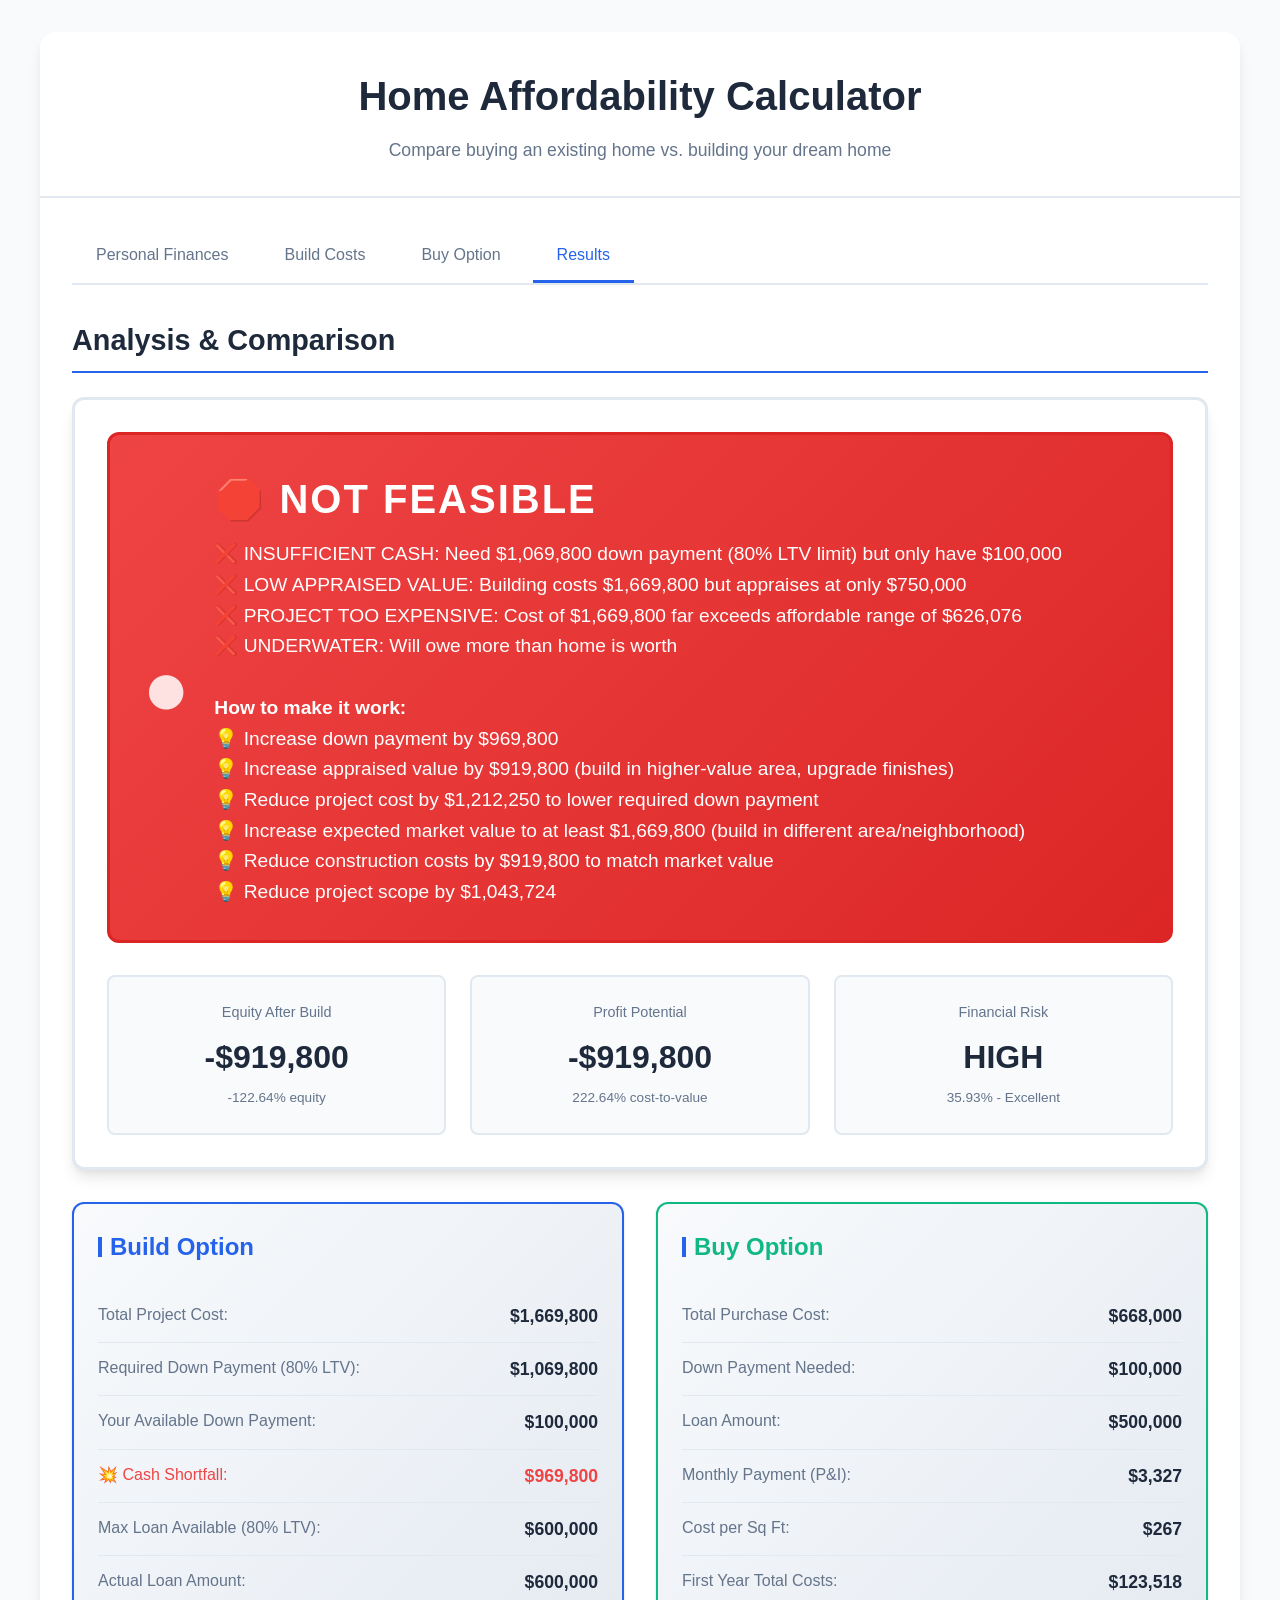
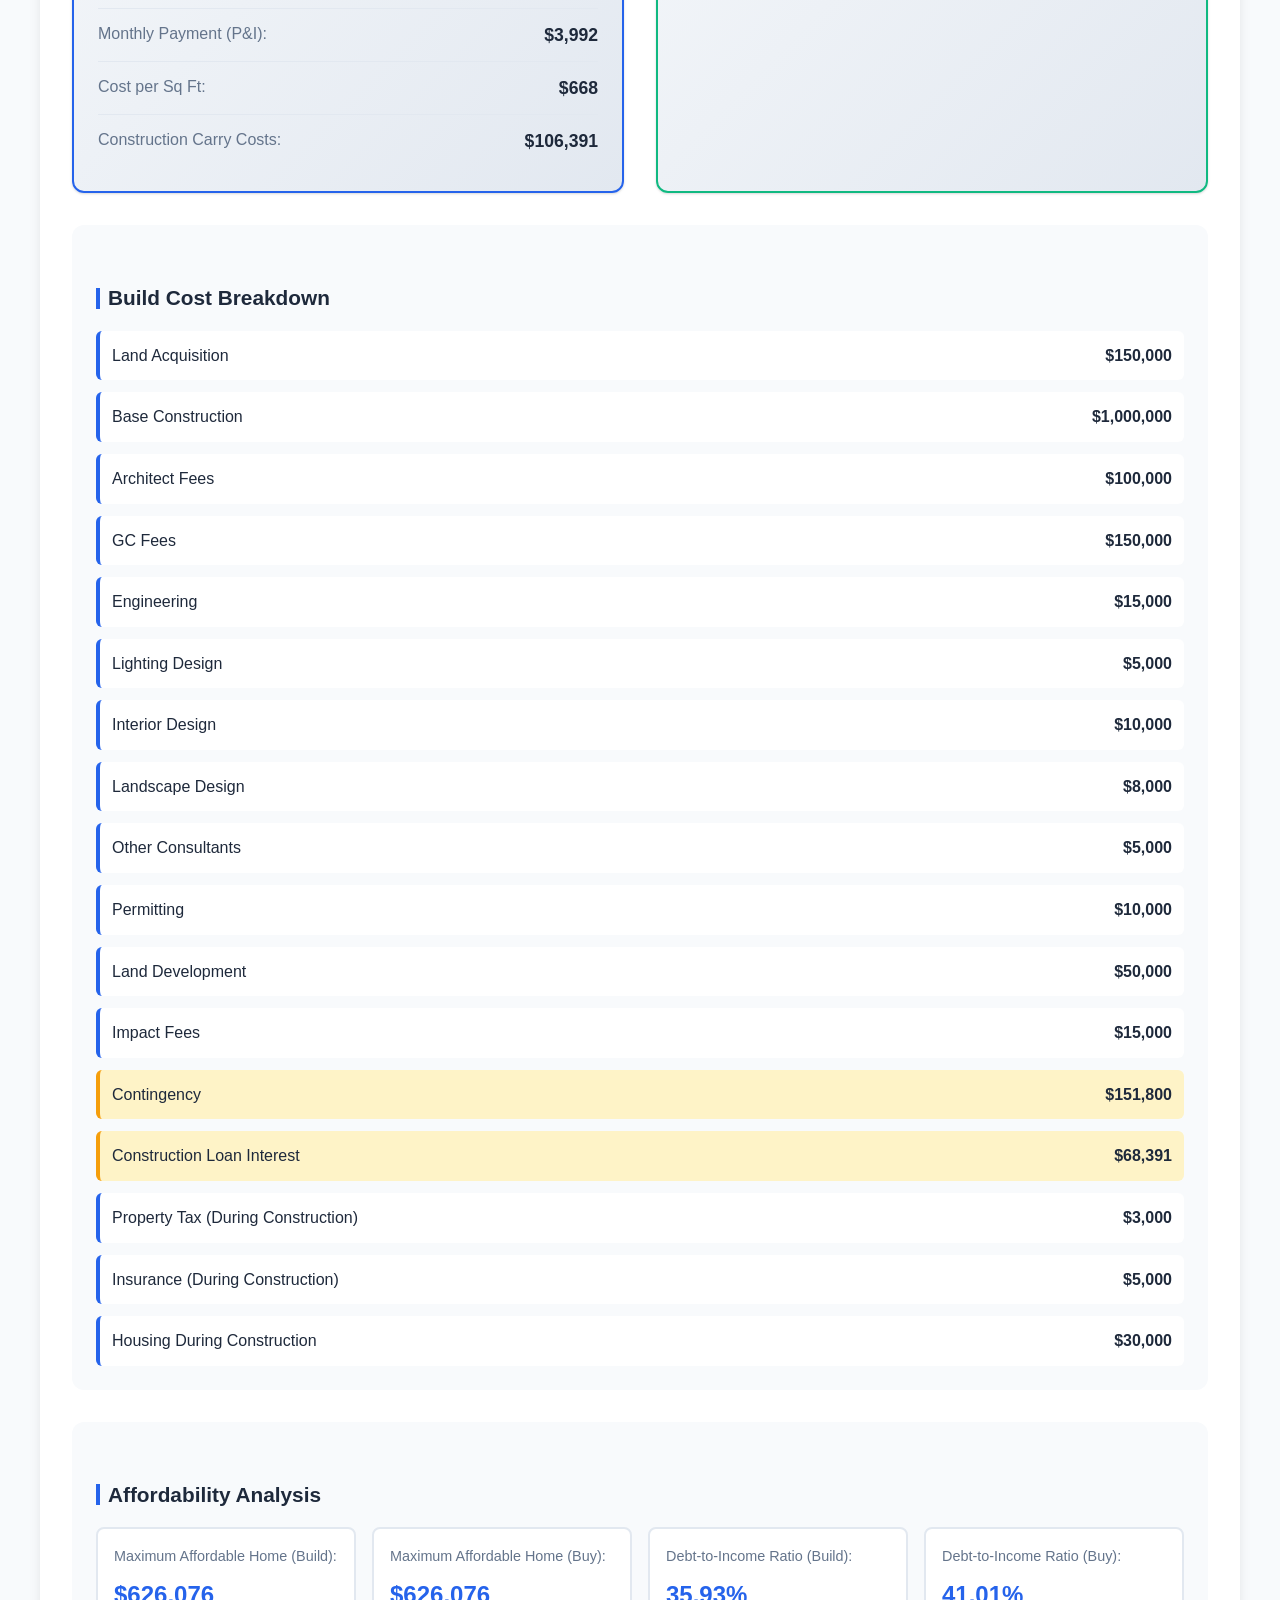
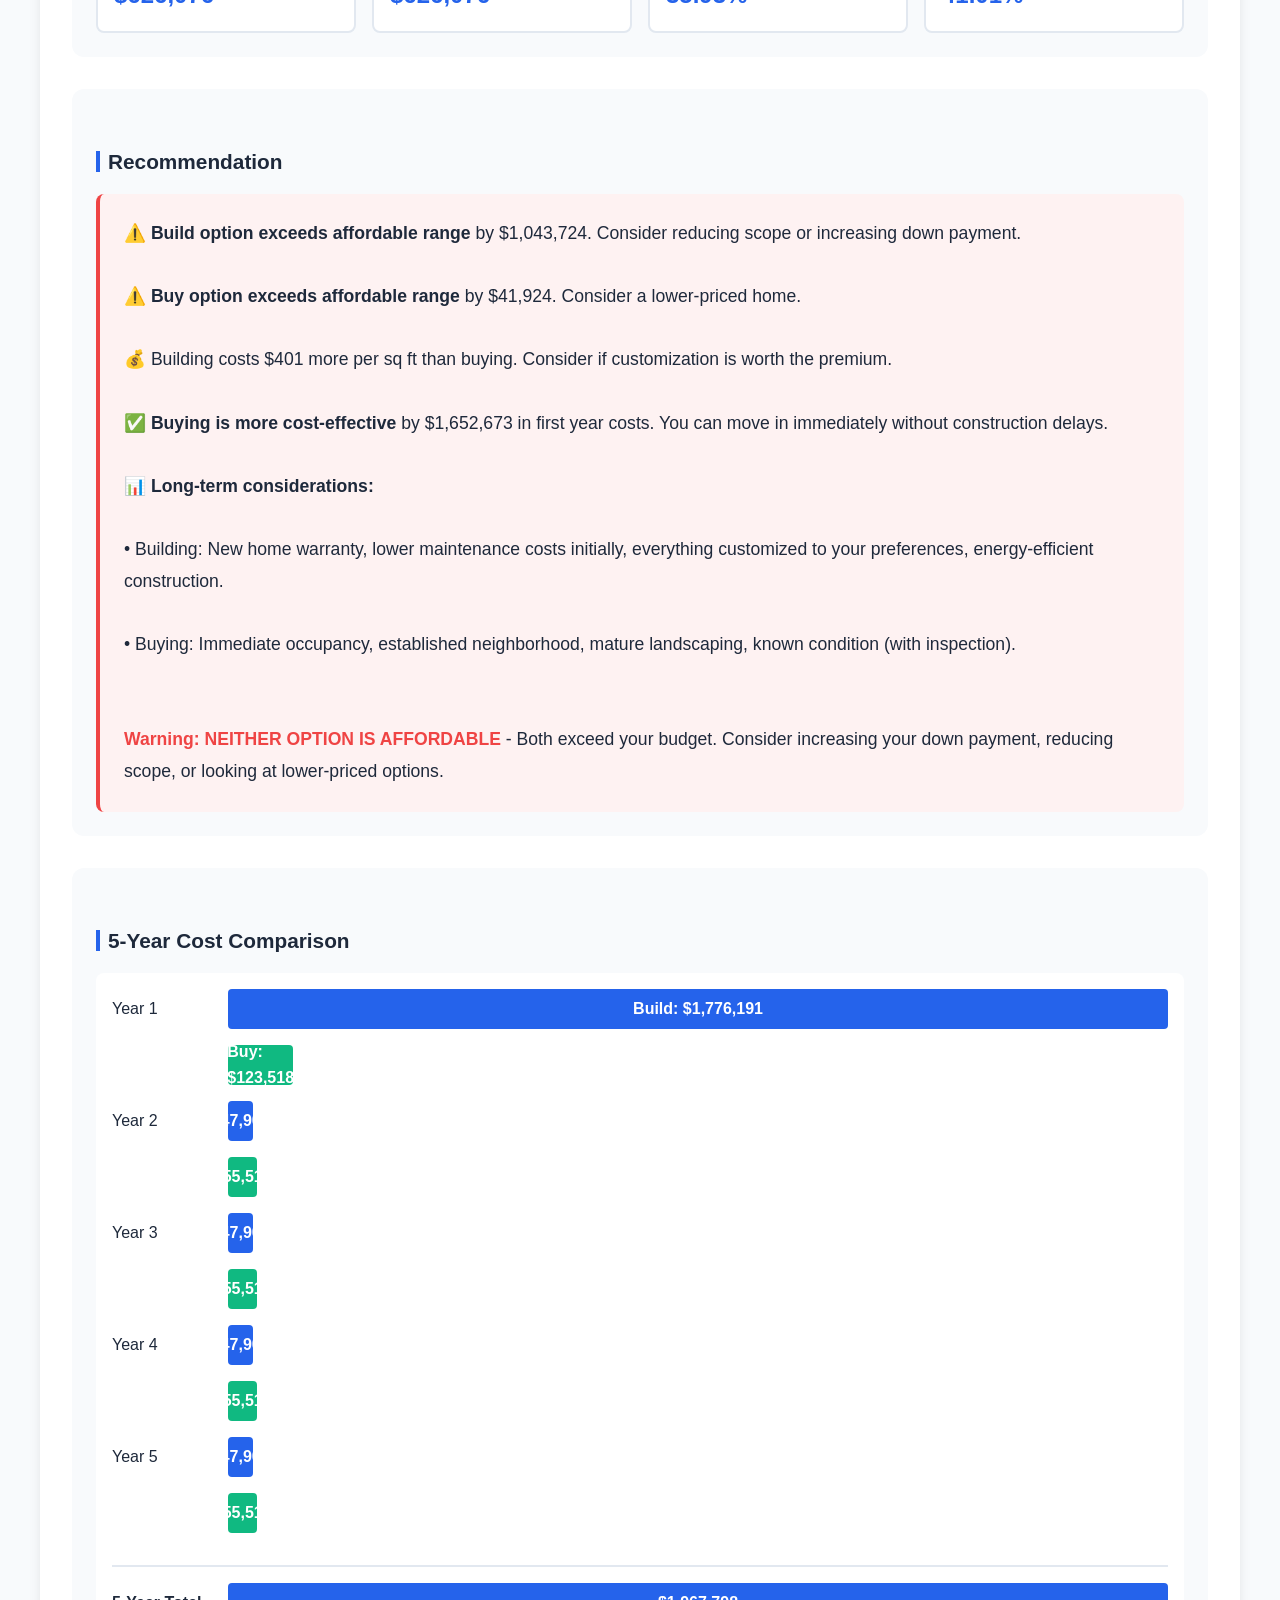
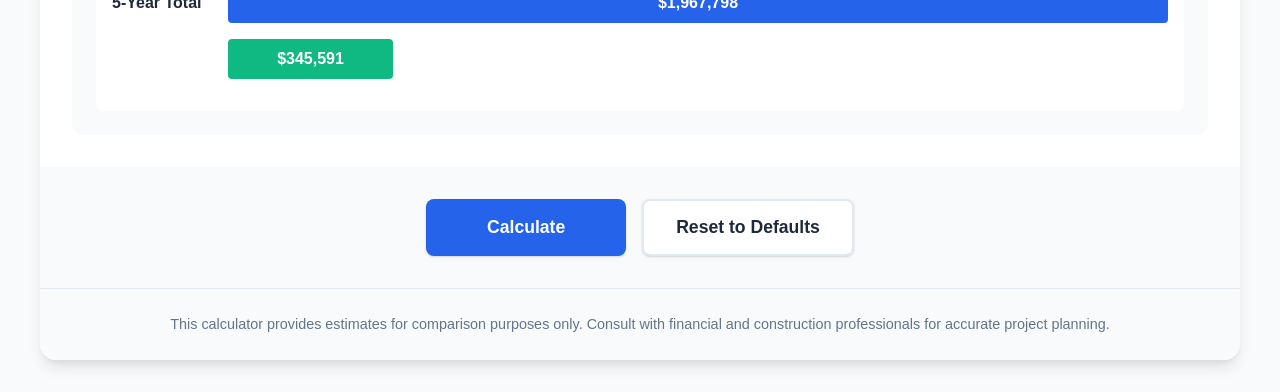
==== commit affd4dca: "Add 80% LTV limits and specific failure diagnostics CRITICAL ENHANCEMENTS:  1. **80% LTV Enforcement" ====
--- a/index.html
+++ b/index.html
@@ -25,6 +25,21 @@
             <!-- Personal Finances Tab -->
             <div id="personal-tab" class="tab-content active">
                 <h2>Your Financial Profile</h2>
+
+                <!-- Calculator Mode Toggle -->
+                <div class="calculator-mode-toggle">
+                    <label class="toggle-container">
+                        <input type="checkbox" id="compare-mode" checked>
+                        <span class="toggle-slider"></span>
+                        <span class="toggle-label">
+                            <span class="mode-text">
+                                <strong id="mode-title">Compare Buy vs Build</strong>
+                                <small id="mode-description">Toggle off for Build-Only affordability calculator</small>
+                            </span>
+                        </span>
+                    </label>
+                </div>
+
                 <div class="form-grid">
                     <div class="form-group">
                         <label for="annual-income">Annual Household Income</label>
@@ -441,12 +456,24 @@
                             <span class="label">Total Project Cost:</span>
                             <span class="value" id="build-total-cost">$0</span>
                         </div>
-                        <div class="result-item">
-                            <span class="label">Down Payment Needed:</span>
+                        <div class="result-item highlight">
+                            <span class="label">Required Down Payment (80% LTV):</span>
+                            <span class="value" id="build-required-down">$0</span>
+                        </div>
+                        <div class="result-item">
+                            <span class="label">Your Available Down Payment:</span>
                             <span class="value" id="build-down-needed">$0</span>
                         </div>
-                        <div class="result-item">
-                            <span class="label">Loan Amount:</span>
+                        <div class="result-item" id="cash-shortfall-row" style="display:none;">
+                            <span class="label" style="color: #ef4444;">💥 Cash Shortfall:</span>
+                            <span class="value" style="color: #ef4444; font-weight: 700;" id="build-cash-shortfall">$0</span>
+                        </div>
+                        <div class="result-item">
+                            <span class="label">Max Loan Available (80% LTV):</span>
+                            <span class="value" id="build-max-loan">$0</span>
+                        </div>
+                        <div class="result-item">
+                            <span class="label">Actual Loan Amount:</span>
                             <span class="value" id="build-loan-amount">$0</span>
                         </div>
                         <div class="result-item">
--- a/styles.css
+++ b/styles.css
@@ -102,6 +102,75 @@
     display: block;
 }
 
+/* Calculator Mode Toggle */
+.calculator-mode-toggle {
+    background: var(--bg-color);
+    border: 2px solid var(--border-color);
+    border-radius: 12px;
+    padding: 1.5rem;
+    margin-bottom: 2rem;
+}
+
+.toggle-container {
+    display: flex;
+    align-items: center;
+    gap: 1rem;
+    cursor: pointer;
+    user-select: none;
+}
+
+.toggle-container input[type="checkbox"] {
+    display: none;
+}
+
+.toggle-slider {
+    position: relative;
+    width: 60px;
+    height: 30px;
+    background: var(--text-secondary);
+    border-radius: 30px;
+    transition: all 0.3s ease;
+    flex-shrink: 0;
+}
+
+.toggle-slider::before {
+    content: '';
+    position: absolute;
+    width: 24px;
+    height: 24px;
+    border-radius: 50%;
+    background: white;
+    top: 3px;
+    left: 3px;
+    transition: all 0.3s ease;
+    box-shadow: 0 2px 4px rgba(0, 0, 0, 0.2);
+}
+
+.toggle-container input[type="checkbox"]:checked + .toggle-slider {
+    background: var(--primary-color);
+}
+
+.toggle-container input[type="checkbox"]:checked + .toggle-slider::before {
+    transform: translateX(30px);
+}
+
+.toggle-label {
+    display: flex;
+    flex-direction: column;
+}
+
+.mode-text strong {
+    display: block;
+    font-size: 1.1rem;
+    color: var(--text-primary);
+    margin-bottom: 0.25rem;
+}
+
+.mode-text small {
+    color: var(--text-secondary);
+    font-size: 0.9rem;
+}
+
 @keyframes fadeIn {
     from {
         opacity: 0;
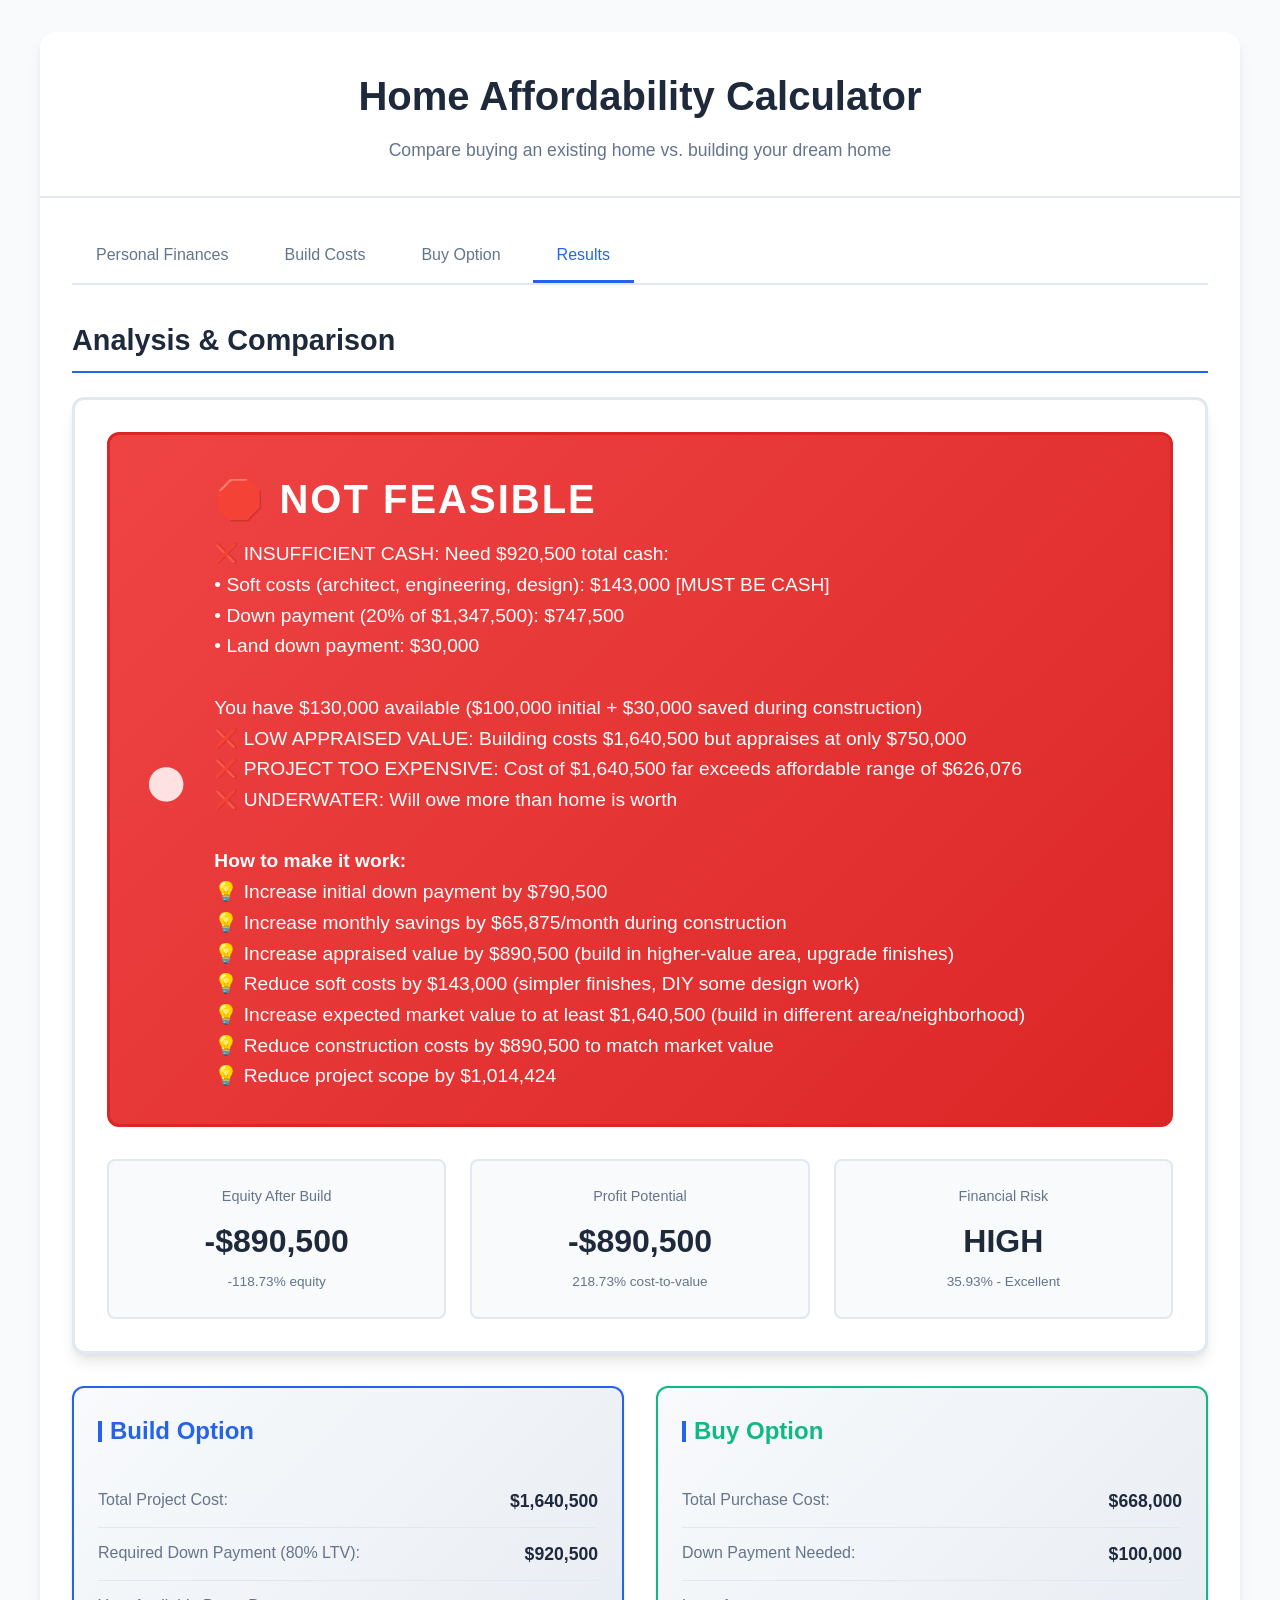
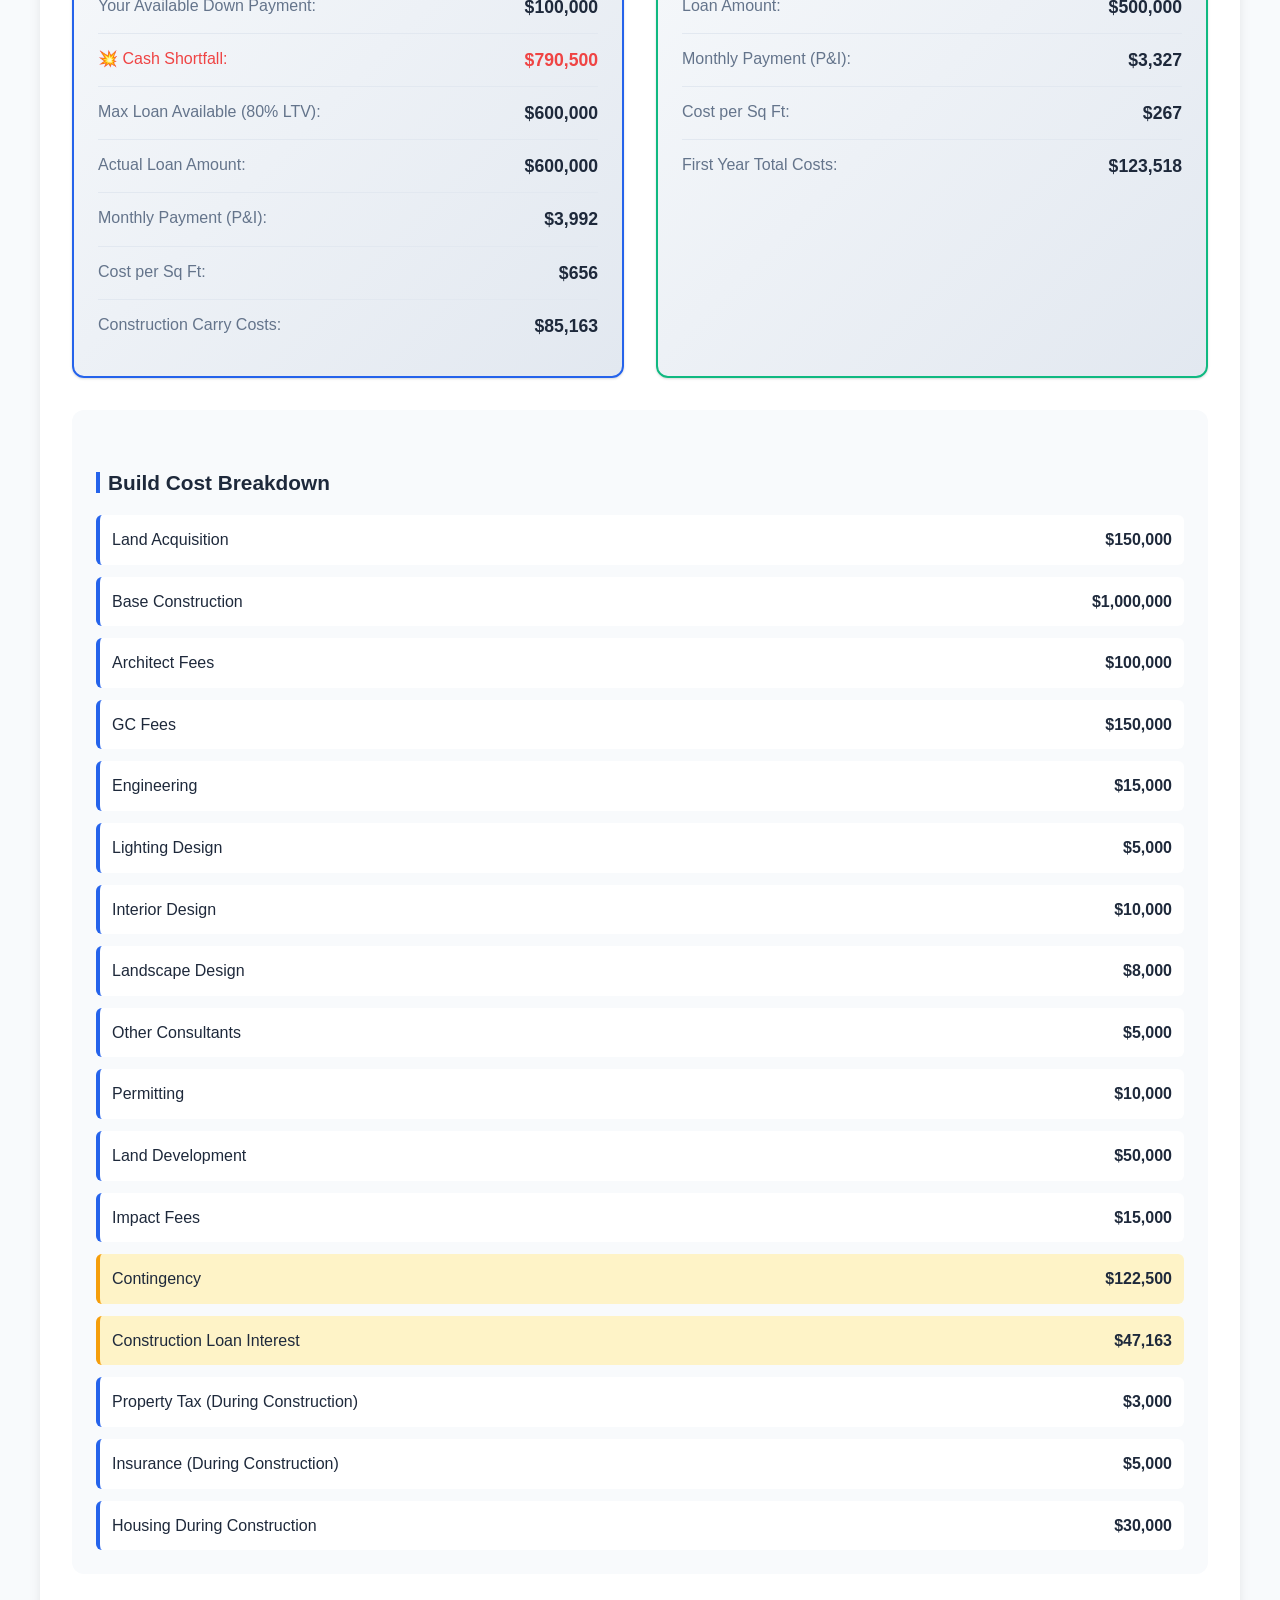
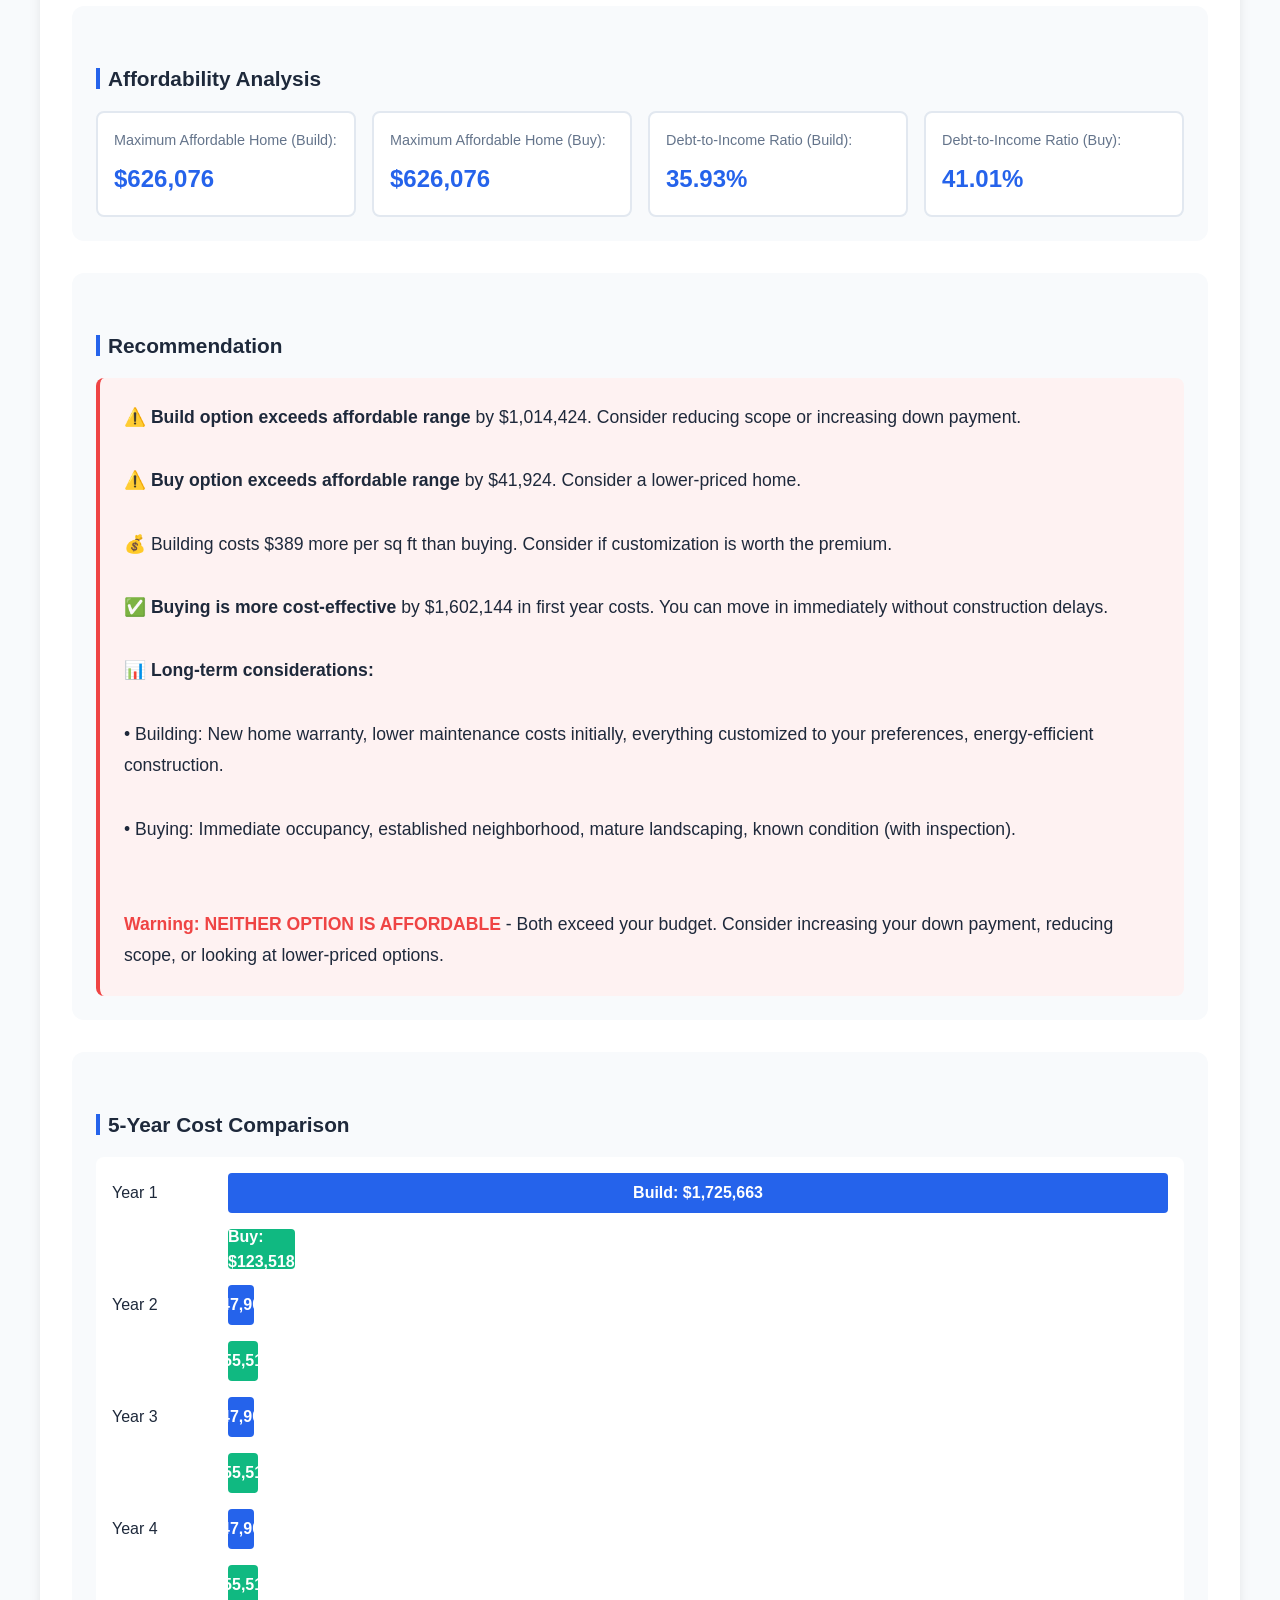
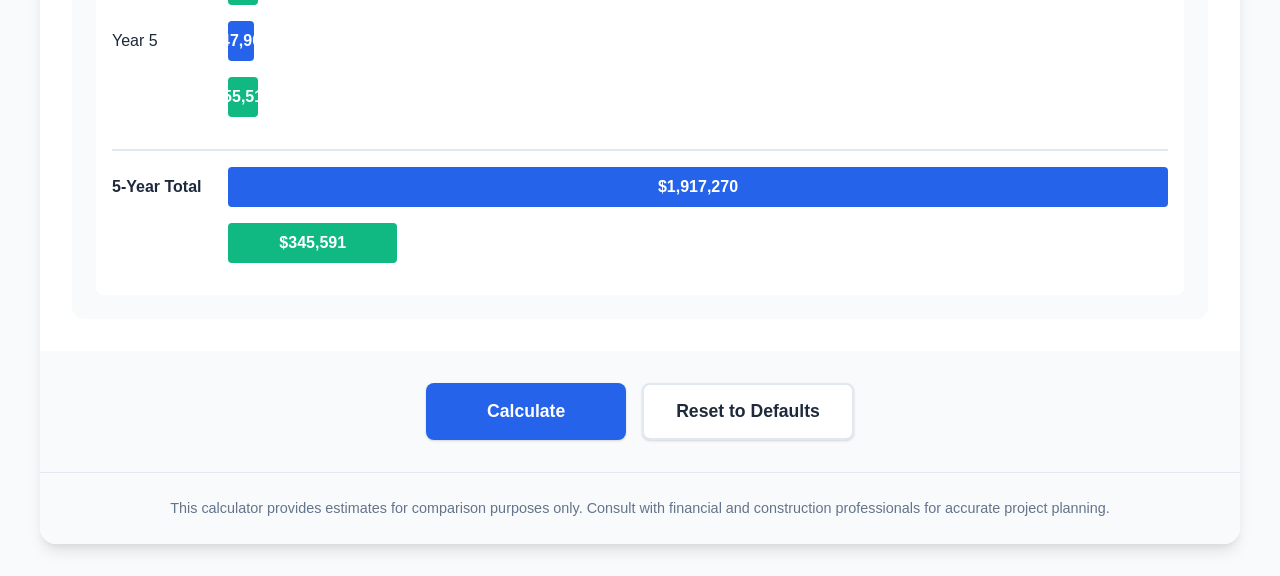
==== commit d46714b5: "Fix critical business logic issues BUSINESS LOGIC CORRECTIONS:  1. **Land Ownership Logic** ✅    - A" ====
--- a/index.html
+++ b/index.html
@@ -96,6 +96,33 @@
                         <small>Length of mortgage repayment</small>
                     </div>
                 </div>
+
+                <h3>Monthly Cash Flow (for Savings During Construction)</h3>
+                <div class="form-grid">
+                    <div class="form-group">
+                        <label for="monthly-take-home">Monthly Take-Home Pay</label>
+                        <div class="input-wrapper has-prefix">
+                            <span class="input-prefix">$</span>
+                            <input type="number" id="monthly-take-home" value="9000" min="0" step="100"
+                                   title="After-tax monthly income. Typical: 70-75% of gross monthly income">
+                        </div>
+                        <small>After taxes, health insurance, 401k, etc.</small>
+                    </div>
+                    <div class="form-group">
+                        <label for="monthly-expenses">Monthly Living Expenses</label>
+                        <div class="input-wrapper has-prefix">
+                            <span class="input-prefix">$</span>
+                            <input type="number" id="monthly-expenses" value="6000" min="0" step="100"
+                                   title="Total monthly expenses including housing, food, utilities, insurance, etc. Typical: 60-80% of take-home">
+                        </div>
+                        <small>Housing, food, utilities, insurance, etc.</small>
+                    </div>
+                    <div class="form-group" style="grid-column: 1 / -1;">
+                        <small style="color: var(--text-secondary); font-style: italic;">
+                            💡 Monthly savings = Take-home - Expenses - Debts. This can help cover costs during construction.
+                        </small>
+                    </div>
+                </div>
             </div>
 
             <!-- Build Costs Tab -->
@@ -105,6 +132,15 @@
                 <h3>Land Acquisition</h3>
                 <div class="form-grid">
                     <div class="form-group">
+                        <label for="already-own-land">
+                            <input type="checkbox" id="already-own-land" style="width: auto; margin-right: 0.5rem;">
+                            I Already Own the Land
+                        </label>
+                        <small>Check if you don't need to purchase land</small>
+                    </div>
+                </div>
+                <div class="form-grid" id="land-purchase-fields">
+                    <div class="form-group">
                         <label for="land-cost">Land Purchase Price</label>
                         <div class="input-wrapper has-prefix">
                             <span class="input-prefix">$</span>
@@ -154,15 +190,6 @@
                         <small>Budget: $150-250 | Mid: $250-400 | Luxury: $400+</small>
                     </div>
                     <div class="form-group">
-                        <label for="construction-loan-rate">Construction Loan Rate</label>
-                        <div class="input-wrapper has-suffix">
-                            <input type="number" id="construction-loan-rate" value="9.0" min="0" max="20" step="0.125"
-                                   title="Construction loan interest rate. Typical: 2-3% higher than mortgages (8-11%). Short-term only.">
-                            <span class="input-suffix">%</span>
-                        </div>
-                        <small>Higher than mortgage rates, but temporary</small>
-                    </div>
-                    <div class="form-group">
                         <label for="construction-months">Construction Timeline</label>
                         <div class="input-wrapper has-suffix">
                             <input type="number" id="construction-months" value="12" min="1" max="36" step="1"
@@ -171,6 +198,11 @@
                         </div>
                         <small>Typical: 12-16 months for custom home</small>
                     </div>
+                    <div class="form-group" style="grid-column: 1 / -1;">
+                        <small style="color: var(--text-secondary); font-style: italic;">
+                            💡 Note: Modern construction loans use single-close structure - same rate as your permanent mortgage during construction, converts automatically when complete
+                        </small>
+                    </div>
                 </div>
 
                 <h3>Professional Fees & Soft Costs</h3>
@@ -228,6 +260,11 @@
                                    title="Geotechnical, environmental, energy consultants, etc. Typical: $3,000-$10,000">
                         </div>
                         <small>Geotech, environmental, energy | $3k-$10k</small>
+                    </div>
+                    <div class="form-group" style="grid-column: 1 / -1; background: #fef3c7; padding: 1rem; border-radius: 8px; border-left: 4px solid #f59e0b;">
+                        <small style="color: #92400e; font-weight: 600;">
+                            ⚠️ IMPORTANT: Soft costs (architect, engineering, design fees) typically must be paid from YOUR CASH, not financed by construction loan. Budget accordingly!
+                        </small>
                     </div>
                 </div>
 
